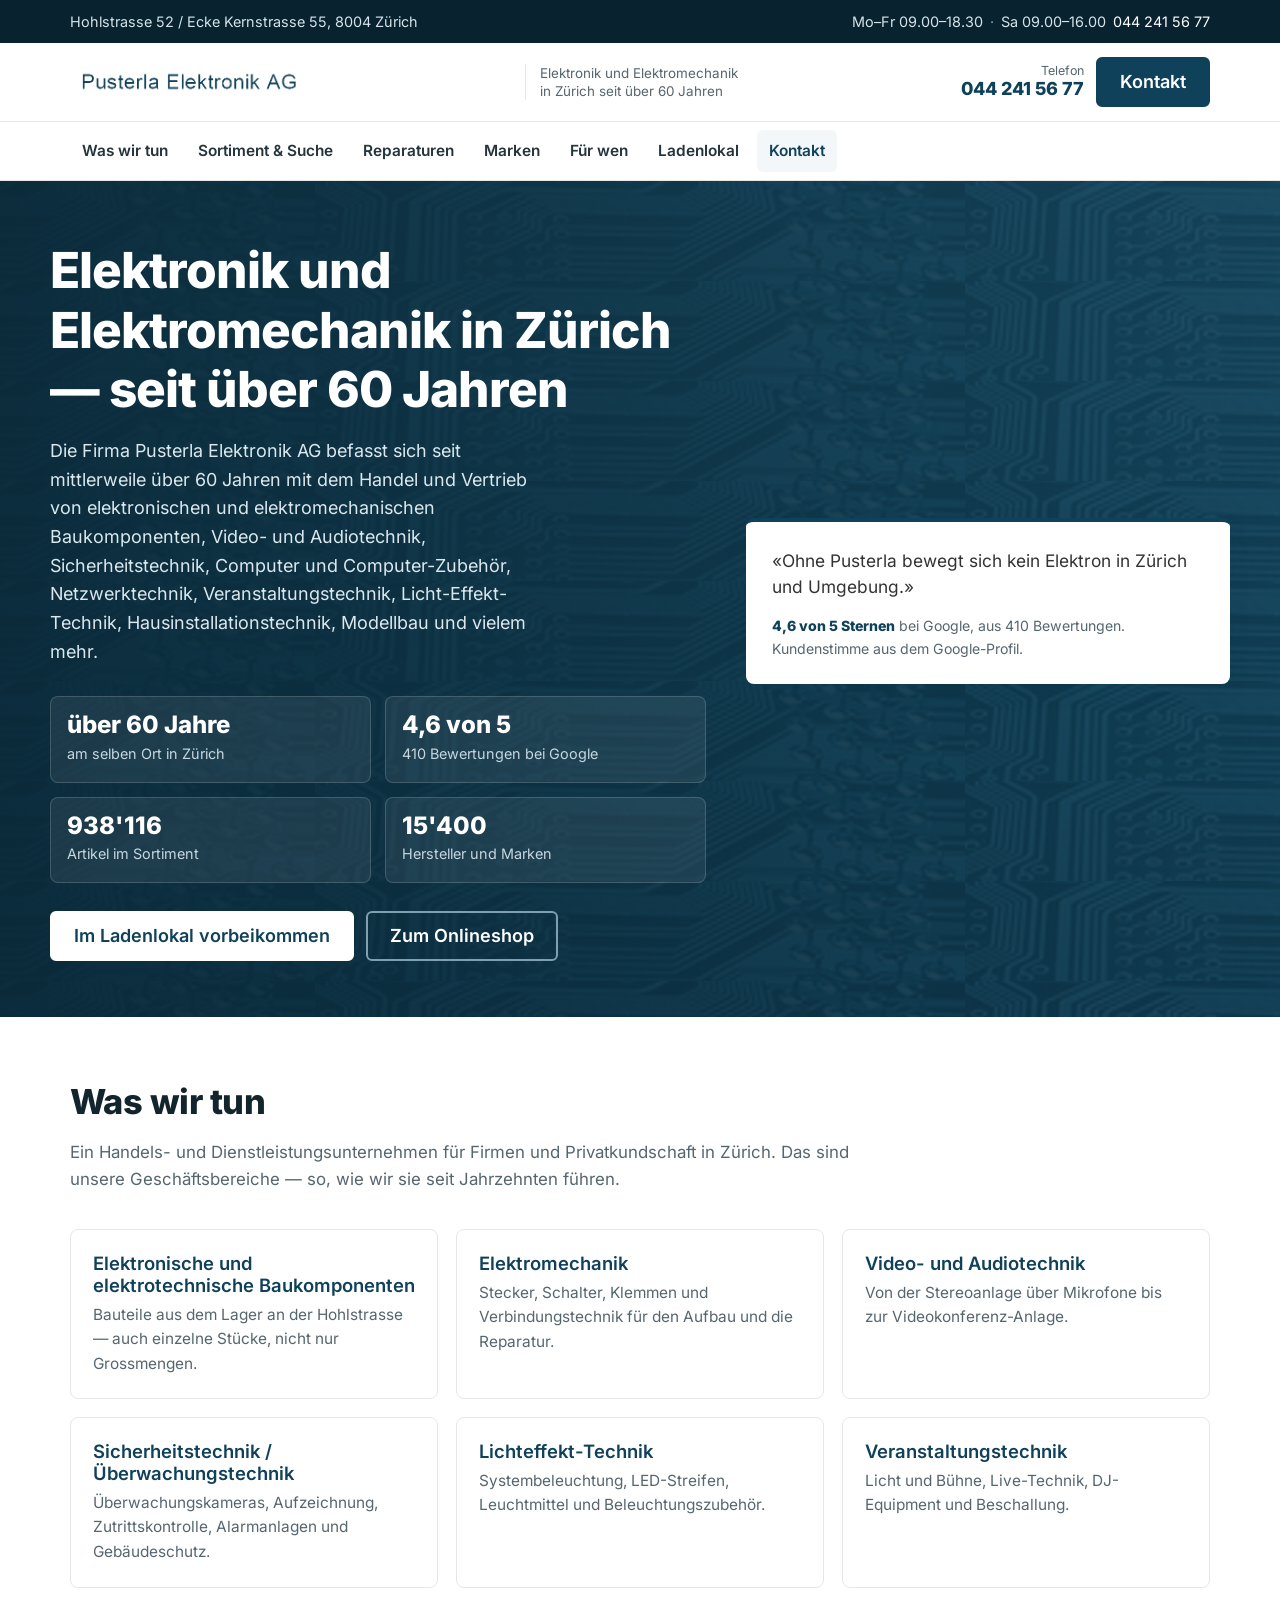
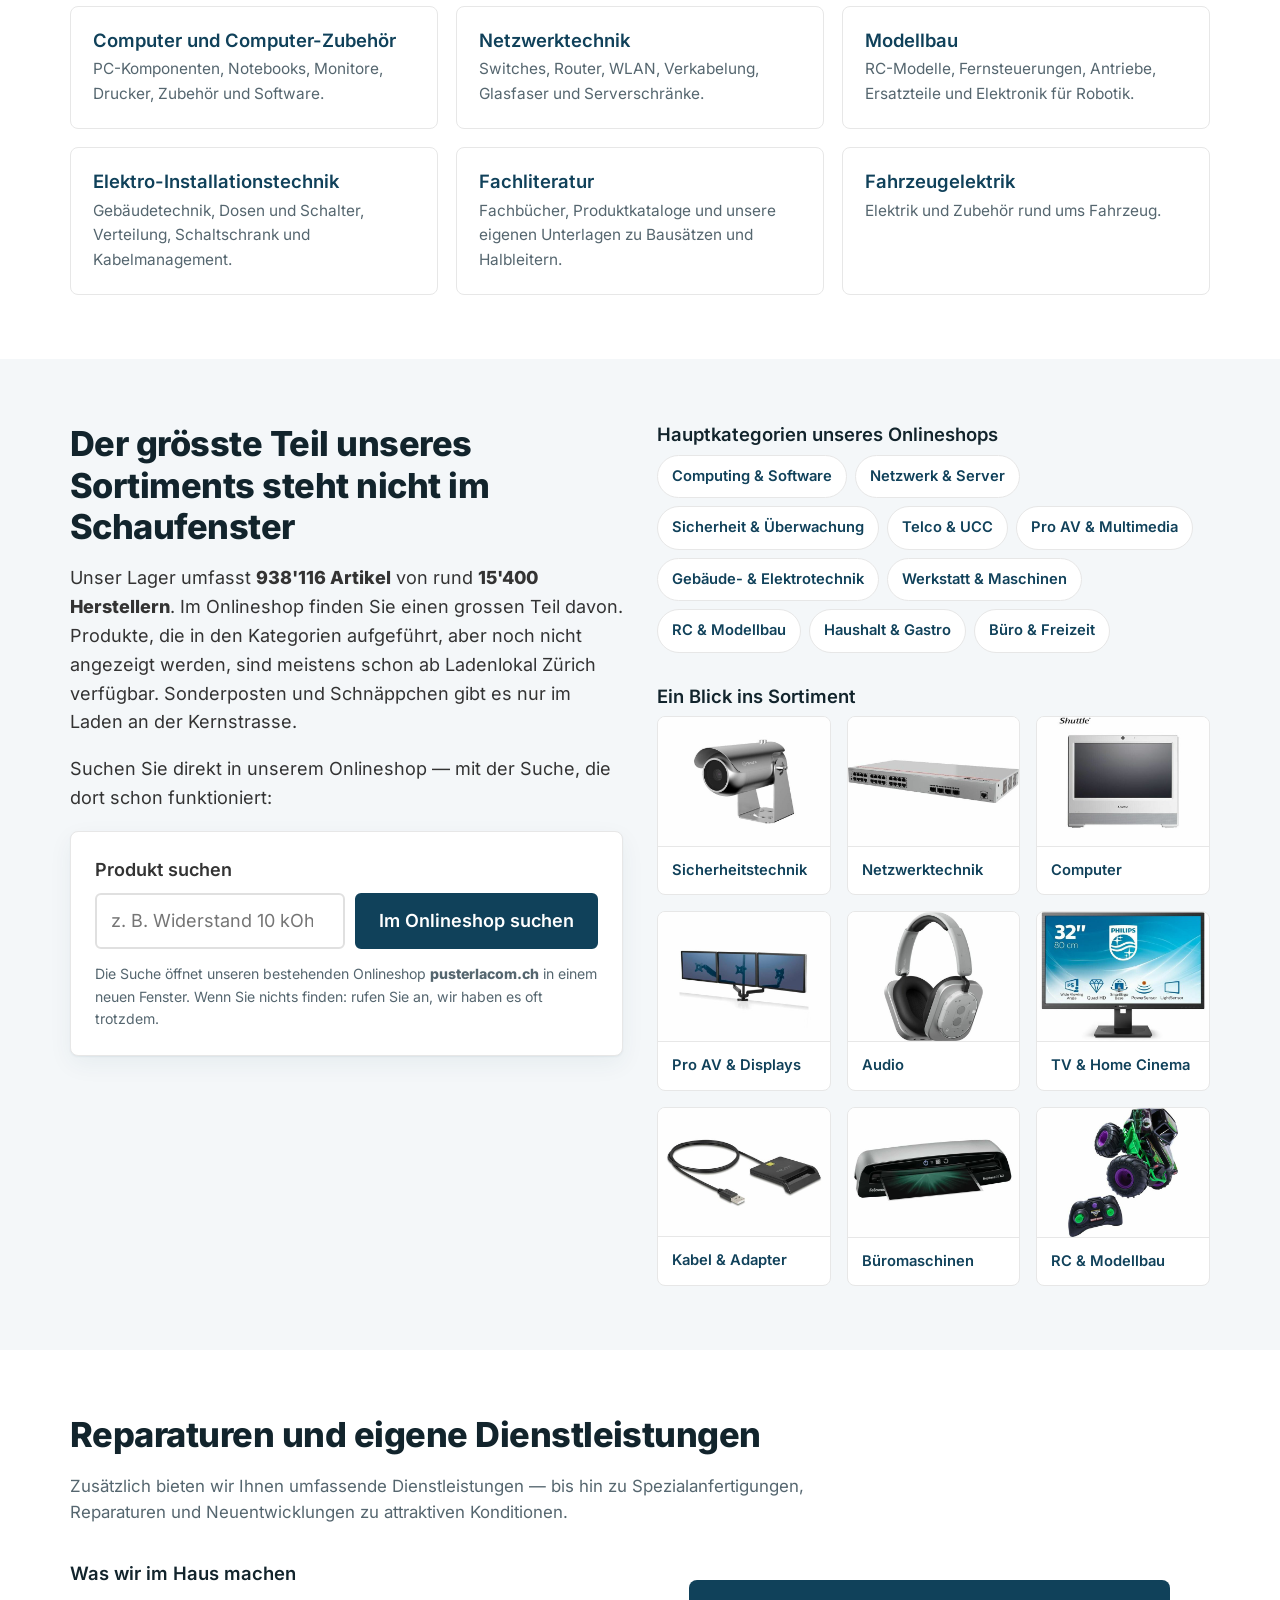
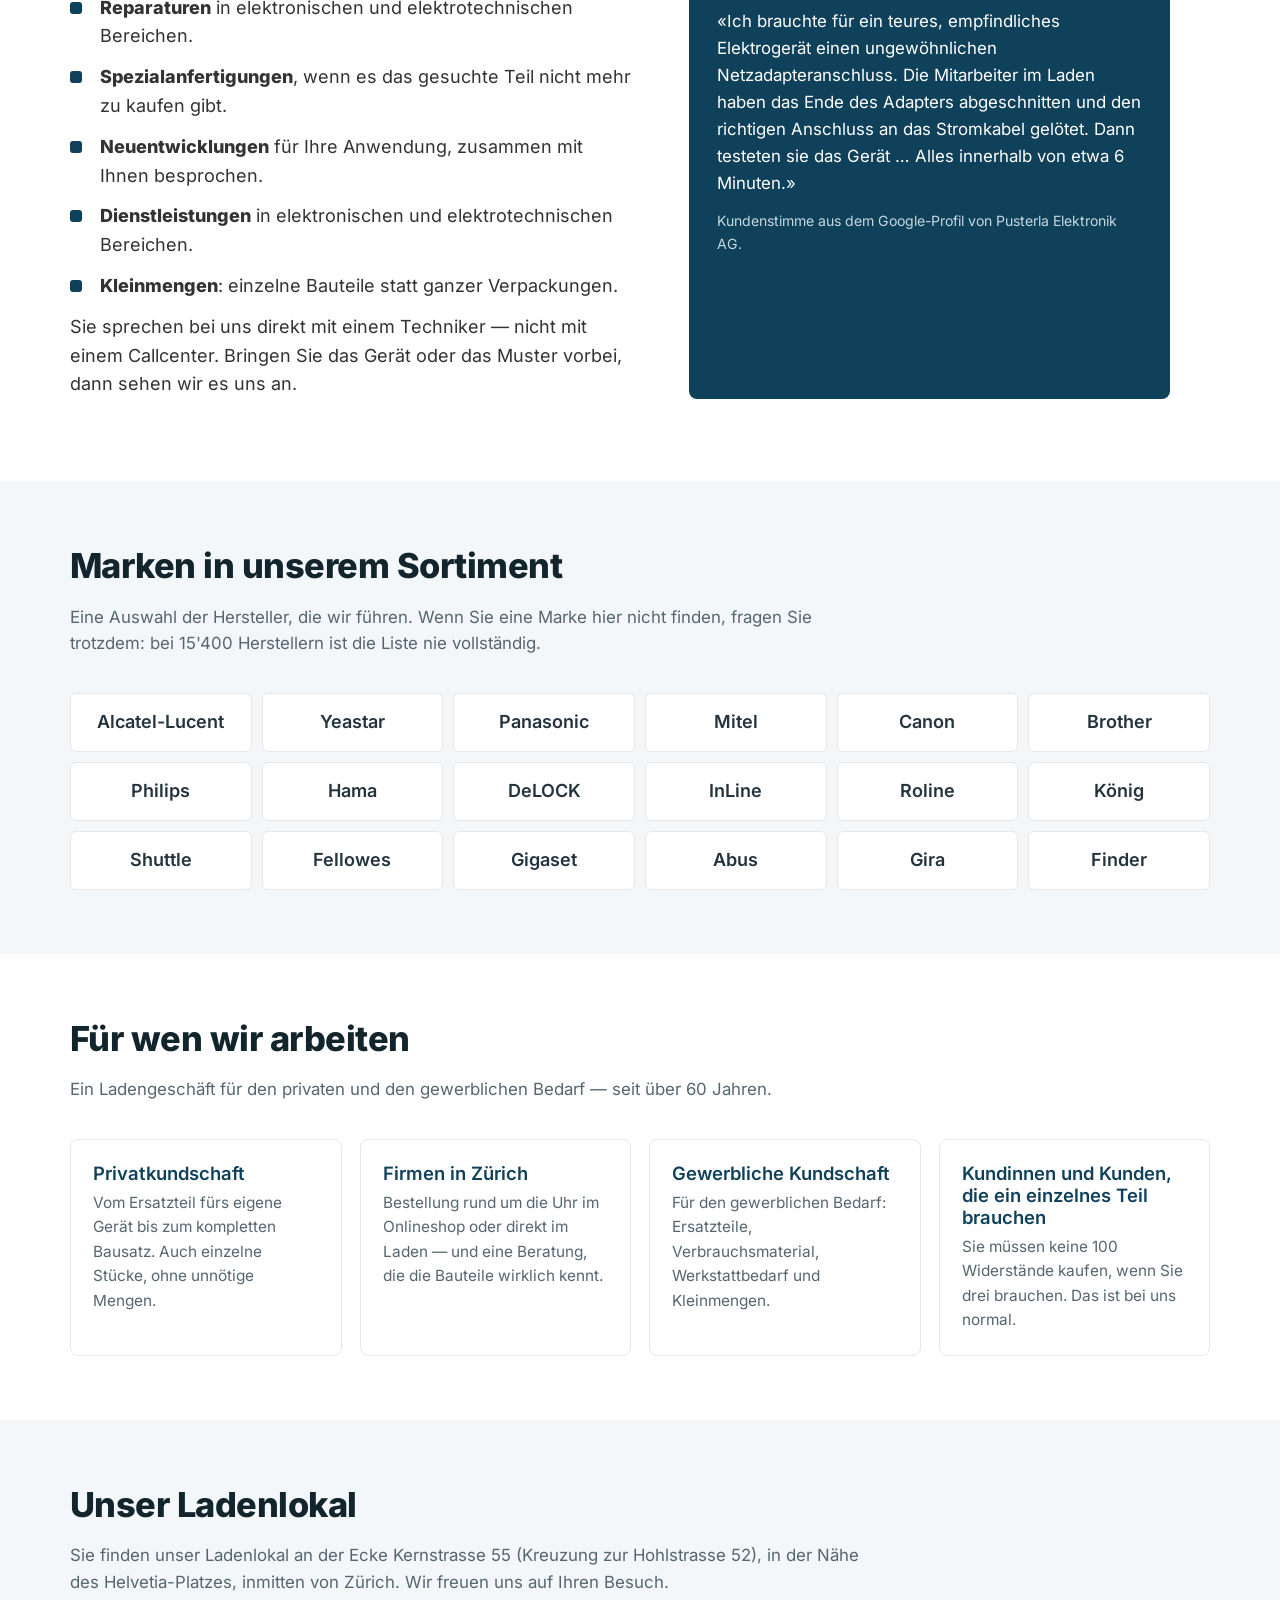
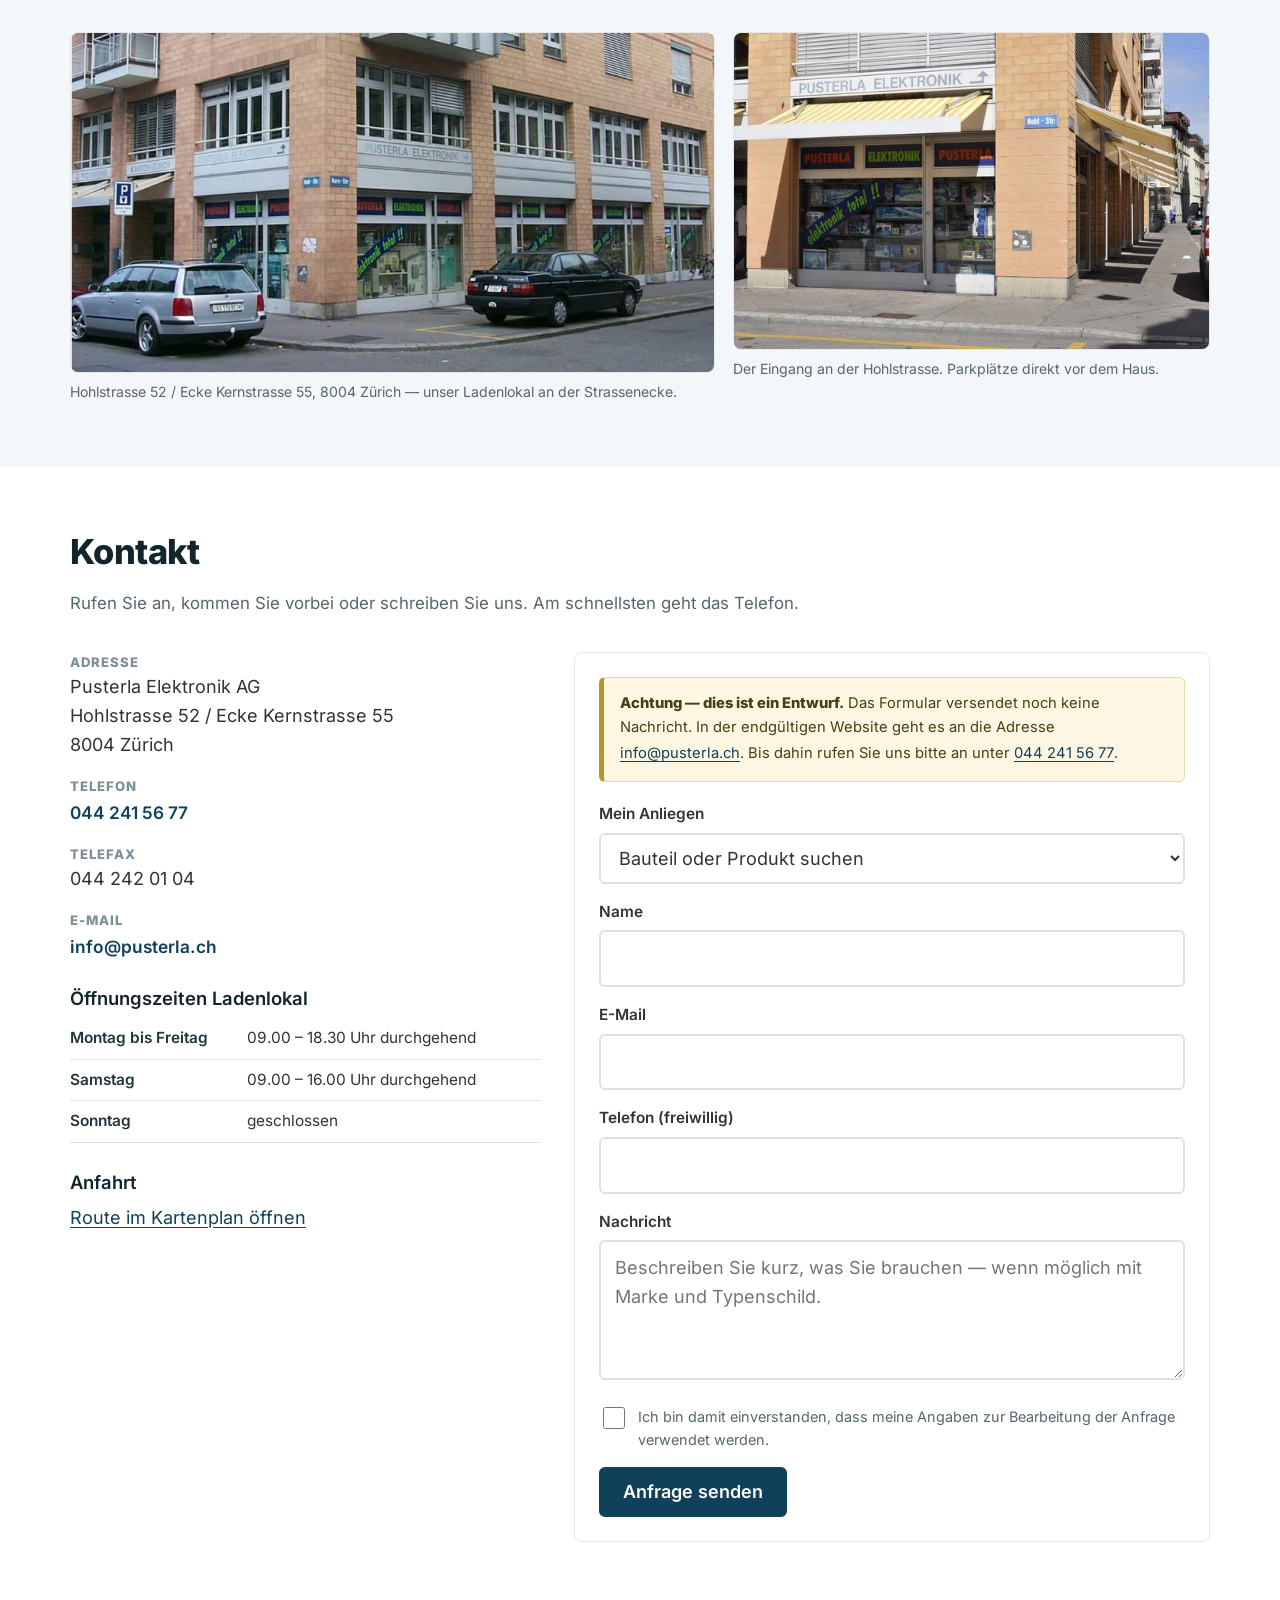
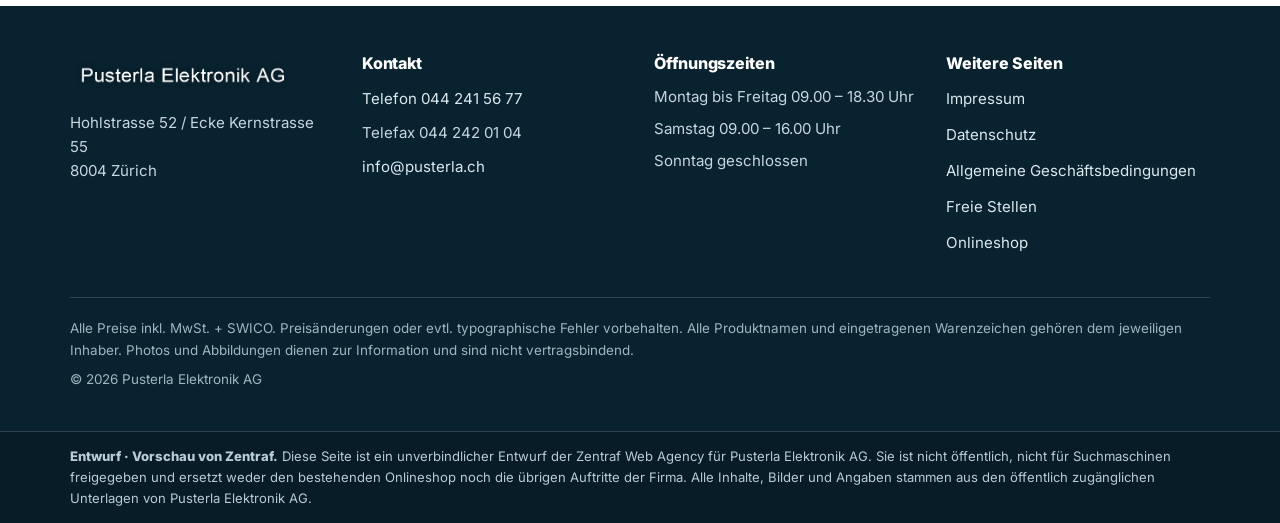
==== index.html @ 5ad86047 "Pusterla Elektronik AG — Entwurf der neuen Website (Vorschau von Zentraf)" ====
<!DOCTYPE html>
<html lang="de">
<head>
<meta charset="utf-8">
<meta name="viewport" content="width=device-width, initial-scale=1">
<title>Pusterla Elektronik AG — Elektronik und Elektromechanik in Zürich seit über 60 Jahren</title>
<meta name="description" content="Pusterla Elektronik AG, Hohlstrasse 52, 8004 Zürich: elektronische und elektromechanische Bauteile, Video- und Audiotechnik, Sicherheitstechnik, Netzwerktechnik, Computer und Modellbau. Über 60 Jahre am selben Ort, 938'116 Artikel, Reparaturen und Spezialanfertigungen. Tel. 044 241 56 77.">
<meta name="robots" content="noindex, nofollow">
<meta name="theme-color" content="#10415a">
<meta property="og:type" content="website">
<meta property="og:locale" content="de_CH">
<meta property="og:site_name" content="Pusterla Elektronik AG">
<meta property="og:title" content="Pusterla Elektronik AG — Elektronik und Elektromechanik in Zürich seit über 60 Jahren">
<meta property="og:description" content="Bauteile, Video- und Audiotechnik, Sicherheitstechnik, Netzwerke, Computer und Modellbau. Über 60 Jahre an der Hohlstrasse 52 in Zürich. Reparaturen und Spezialanfertigungen im Haus.">
<meta property="og:image" content="https://zentraf-official.github.io/pusterla-elektronik-demo/assets/marca/og-image.jpg">
<meta property="og:image:width" content="1200">
<meta property="og:image:height" content="630">
<meta property="og:image:alt" content="Pusterla Elektronik AG, Elektronik und Elektromechanik in Zürich seit über 60 Jahren">
<meta name="twitter:card" content="summary_large_image">
<link rel="canonical" href="https://zentraf-official.github.io/pusterla-elektronik-demo/">
<link rel="icon" href="favicon.ico" sizes="any">
<link rel="icon" href="assets/marca/favicon.png" type="image/png" sizes="512x512">
<link rel="apple-touch-icon" href="assets/marca/apple-touch-icon.png">
<link rel="preload" as="font" type="font/woff2" href="assets/fuentes/inter-400.woff2" crossorigin>
<link rel="preload" as="font" type="font/woff2" href="assets/fuentes/inter-800.woff2" crossorigin>
<link rel="stylesheet" href="styles.css">
<script>
  /* Alles, was sich bewegt, hängt an dieser Klasse. Wenn das JavaScript nicht
     lädt oder ein Fehler passiert, wird sie nach 3 Sekunden wieder entfernt —
     dann steht die ganze Seite ohne jede Animation da. Niemand sieht eine
     leere Seite. */
  document.documentElement.classList.add('js');
  setTimeout(function () {
    if (!window.__pusterlaListo) document.documentElement.classList.remove('js');
  }, 3000);
</script>
<script type="application/ld+json">
{
  "@context": "https://schema.org",
  "@type": "ElectronicsStore",
  "name": "Pusterla Elektronik AG",
  "description": "Handel und Vertrieb von elektronischen und elektromechanischen Baukomponenten, Video- und Audiotechnik, Sicherheitstechnik, Computer und Computer-Zubehör, Netzwerktechnik, Veranstaltungstechnik, Licht-Effekt-Technik, Hausinstallationstechnik und Modellbau. Dienstleistungen bis hin zu Spezialanfertigungen, Reparaturen und Neuentwicklungen.",
  "url": "https://zentraf-official.github.io/pusterla-elektronik-demo/",
  "sameAs": ["https://www.pusterlacom.ch/"],
  "image": "https://zentraf-official.github.io/pusterla-elektronik-demo/assets/marca/og-image.jpg",
  "logo": "https://zentraf-official.github.io/pusterla-elektronik-demo/assets/marca/logo-weiss.png",
  "telephone": "+41442415677",
  "faxNumber": "+41442420104",
  "email": "info@pusterla.ch",
  "address": {
    "@type": "PostalAddress",
    "streetAddress": "Hohlstrasse 52 / Ecke Kernstrasse 55",
    "postalCode": "8004",
    "addressLocality": "Zürich",
    "addressRegion": "ZH",
    "addressCountry": "CH"
  },
  "areaServed": { "@type": "City", "name": "Zürich" },
  "employee": { "@type": "Person", "name": "Jörg Loser", "jobTitle": "Geschäftsführer" },
  "openingHoursSpecification": [
    { "@type": "OpeningHoursSpecification", "dayOfWeek": ["Monday","Tuesday","Wednesday","Thursday","Friday"], "opens": "09:00", "closes": "18:30" },
    { "@type": "OpeningHoursSpecification", "dayOfWeek": "Saturday", "opens": "09:00", "closes": "16:00" }
  ],
  "aggregateRating": {
    "@type": "AggregateRating",
    "ratingValue": "4.6",
    "bestRating": "5",
    "reviewCount": "410"
  },
  "currenciesAccepted": "CHF",
  "paymentAccepted": "Bar, Rechnung, Kreditkarte",
  "makesOffer": [
    { "@type": "Offer", "itemOffered": { "@type": "Service", "name": "Elektronische und elektrotechnische Baukomponenten" } },
    { "@type": "Offer", "itemOffered": { "@type": "Service", "name": "Elektromechanik" } },
    { "@type": "Offer", "itemOffered": { "@type": "Service", "name": "Video- und Audiotechnik" } },
    { "@type": "Offer", "itemOffered": { "@type": "Service", "name": "Sicherheitstechnik und Überwachungstechnik" } },
    { "@type": "Offer", "itemOffered": { "@type": "Service", "name": "Lichteffekt-Technik" } },
    { "@type": "Offer", "itemOffered": { "@type": "Service", "name": "Veranstaltungstechnik" } },
    { "@type": "Offer", "itemOffered": { "@type": "Service", "name": "Computer und Computer-Zubehör" } },
    { "@type": "Offer", "itemOffered": { "@type": "Service", "name": "Netzwerktechnik" } },
    { "@type": "Offer", "itemOffered": { "@type": "Service", "name": "Modellbau" } },
    { "@type": "Offer", "itemOffered": { "@type": "Service", "name": "Elektro-Installationstechnik" } },
    { "@type": "Offer", "itemOffered": { "@type": "Service", "name": "Fachliteratur" } },
    { "@type": "Offer", "itemOffered": { "@type": "Service", "name": "Fahrzeugelektrik" } },
    { "@type": "Offer", "itemOffered": { "@type": "Service", "name": "Reparaturen" } },
    { "@type": "Offer", "itemOffered": { "@type": "Service", "name": "Neuentwicklungen und Spezialanfertigungen" } }
  ]
}
</script>
</head>
<body>

<a class="saltar" href="#inhalt">Direkt zum Inhalt</a>

<!-- ══ KONTAKTLEISTE ══ -->
<div class="barra">
  <div class="barra__interior">
    <span class="barra__dato">
      Hohlstrasse 52 / Ecke Kernstrasse 55, 8004 Zürich
    </span>
    <span class="barra__dato">
      <span class="barra__horas">
        <span>Mo–Fr 09.00–18.30</span>
        <span class="barra__punto" aria-hidden="true">·</span>
        <span>Sa 09.00–16.00</span>
      </span>
      <a href="tel:+41442415677">044 241 56 77</a>
    </span>
  </div>
</div>

<!-- ══ KOPFZEILE ══ -->
<header class="cabecera">
  <div class="cabecera__interior">
    <a class="cabecera__marca" href="index.html">
      <img class="cabecera__logo" src="assets/marca/logo-dunkel.png" width="505" height="100"
           alt="Pusterla Elektronik AG">
    </a>
    <p class="cabecera__lema">
      Elektronik und Elektromechanik<br>in Zürich seit über 60 Jahren
    </p>
    <div class="cabecera__acciones">
      <a class="cabecera__tel" href="tel:+41442415677">
        <small>Telefon</small>
        044 241 56 77
      </a>
      <a class="boton" href="#kontakt">Kontakt</a>
    </div>
  </div>

  <nav class="nav" aria-label="Hauptmenü">
    <ul class="nav__lista">
      <li><a class="nav__enlace" href="#leistungen">Was wir tun</a></li>
      <li><a class="nav__enlace" href="#sortiment">Sortiment &amp; Suche</a></li>
      <li><a class="nav__enlace" href="#reparaturen">Reparaturen</a></li>
      <li><a class="nav__enlace" href="#marken">Marken</a></li>
      <li><a class="nav__enlace" href="#kundschaft">Für wen</a></li>
      <li><a class="nav__enlace" href="#ladenlokal">Ladenlokal</a></li>
      <li><a class="nav__enlace" href="#kontakt">Kontakt</a></li>
    </ul>
  </nav>
</header>

<main id="inhalt">

  <!-- ══ 1. PORTADA ══ -->
  <section class="heroe">
    <div class="contenedor heroe__interior">
      <div class="heroe__rejilla">
        <div>
          <h1>Elektronik und Elektromechanik in Zürich — seit über 60 Jahren</h1>
          <p class="heroe__entrada">
            Die Firma Pusterla Elektronik AG befasst sich seit mittlerweile über 60 Jahren mit dem
            Handel und Vertrieb von elektronischen und elektromechanischen Baukomponenten,
            Video- und Audiotechnik, Sicherheitstechnik, Computer und Computer-Zubehör,
            Netzwerktechnik, Veranstaltungstechnik, Licht-Effekt-Technik, Hausinstallationstechnik,
            Modellbau und vielem mehr.
          </p>
          <ul class="cifras">
            <li><b>über 60 Jahre</b><span>am selben Ort in Zürich</span></li>
            <li><b>4,6 von 5</b><span>410 Bewertungen bei Google</span></li>
            <li><b>938'116</b><span>Artikel im Sortiment</span></li>
            <li><b>15'400</b><span>Hersteller und Marken</span></li>
          </ul>
          <div class="fila-botones" style="margin-top:28px">
            <a class="boton boton--sobre-oscuro" href="#kontakt">Im Ladenlokal vorbeikommen</a>
            <a class="boton boton--linea-clara" href="https://www.pusterlacom.ch/" target="_blank" rel="noopener">Zum Onlineshop</a>
          </div>
        </div>

        <figure class="cita">
          <blockquote>Ohne Pusterla bewegt sich kein Elektron in Zürich und Umgebung.</blockquote>
          <figcaption>
            <span class="cita__estrellas">4,6 von 5 Sternen</span> bei Google, aus 410 Bewertungen.
            Kundenstimme aus dem Google-Profil.
          </figcaption>
        </figure>
      </div>
    </div>
  </section>

  <!-- ══ 2. WAS WIR TUN ══ -->
  <section class="seccion" id="leistungen">
    <div class="contenedor">
      <div class="seccion__cabecera revelar">
        <h2>Was wir tun</h2>
        <p>
          Ein Handels- und Dienstleistungsunternehmen für Firmen und Privatkundschaft in Zürich.
          Das sind unsere Geschäftsbereiche — so, wie wir sie seit Jahrzehnten führen.
        </p>
      </div>

      <div class="rejilla rejilla--3">
        <article class="tarjeta revelar">
          <h3>Elektronische und elektrotechnische Baukomponenten</h3>
          <p>Bauteile aus dem Lager an der Hohlstrasse — auch einzelne Stücke, nicht nur Grossmengen.</p>
        </article>
        <article class="tarjeta revelar">
          <h3>Elektromechanik</h3>
          <p>Stecker, Schalter, Klemmen und Verbindungstechnik für den Aufbau und die Reparatur.</p>
        </article>
        <article class="tarjeta revelar">
          <h3>Video- und Audiotechnik</h3>
          <p>Von der Stereoanlage über Mikrofone bis zur Videokonferenz-Anlage.</p>
        </article>
        <article class="tarjeta revelar">
          <h3>Sicherheitstechnik / Überwachungstechnik</h3>
          <p>Überwachungskameras, Aufzeichnung, Zutrittskontrolle, Alarmanlagen und Gebäudeschutz.</p>
        </article>
        <article class="tarjeta revelar">
          <h3>Lichteffekt-Technik</h3>
          <p>Systembeleuchtung, LED-Streifen, Leuchtmittel und Beleuchtungszubehör.</p>
        </article>
        <article class="tarjeta revelar">
          <h3>Veranstaltungstechnik</h3>
          <p>Licht und Bühne, Live-Technik, DJ-Equipment und Beschallung.</p>
        </article>
        <article class="tarjeta revelar">
          <h3>Computer und Computer-Zubehör</h3>
          <p>PC-Komponenten, Notebooks, Monitore, Drucker, Zubehör und Software.</p>
        </article>
        <article class="tarjeta revelar">
          <h3>Netzwerktechnik</h3>
          <p>Switches, Router, WLAN, Verkabelung, Glasfaser und Serverschränke.</p>
        </article>
        <article class="tarjeta revelar">
          <h3>Modellbau</h3>
          <p>RC-Modelle, Fernsteuerungen, Antriebe, Ersatzteile und Elektronik für Robotik.</p>
        </article>
        <article class="tarjeta revelar">
          <h3>Elektro-Installationstechnik</h3>
          <p>Gebäudetechnik, Dosen und Schalter, Verteilung, Schaltschrank und Kabelmanagement.</p>
        </article>
        <article class="tarjeta revelar">
          <h3>Fachliteratur</h3>
          <p>Fachbücher, Produktkataloge und unsere eigenen Unterlagen zu Bausätzen und Halbleitern.</p>
        </article>
        <article class="tarjeta revelar">
          <h3>Fahrzeugelektrik</h3>
          <p>Elektrik und Zubehör rund ums Fahrzeug.</p>
        </article>
      </div>
    </div>
  </section>

  <!-- ══ 3. SORTIMENT UND SUCHE ══ -->
  <section class="seccion seccion--suave" id="sortiment">
    <div class="contenedor">
      <div class="sortiment__rejilla">
        <div class="revelar">
          <h2>Der grösste Teil unseres Sortiments steht nicht im Schaufenster</h2>
          <p>
            Unser Lager umfasst <strong>938'116 Artikel</strong> von rund <strong>15'400 Herstellern</strong>.
            Im Onlineshop finden Sie einen grossen Teil davon. Produkte, die in den Kategorien
            aufgeführt, aber noch nicht angezeigt werden, sind meistens schon ab Ladenlokal Zürich
            verfügbar. Sonderposten und Schnäppchen gibt es nur im Laden an der Kernstrasse.
          </p>
          <p>
            Suchen Sie direkt in unserem Onlineshop — mit der Suche, die dort schon funktioniert:
          </p>

          <!-- La caja de búsqueda envía al catálogo REAL del cliente
               (https://www.pusterlacom.ch/de/search?q=…). Funciona sin JavaScript
               porque es un formulario nativo.

               Detalle técnico: el <form> que da servicio a esta caja está al final
               de la página (ver «Formular für die Produktsuche» antes de </main>),
               y el campo y el botón se asocian a él con el atributo `form` de HTML.
               Así el PRIMER formulario de la página es el formulario de contacto,
               que es el que revisa el control de calidad de la casa. -->
          <div class="buscador">
            <label for="produktsuche">Produkt suchen</label>
            <div class="buscador__fila">
              <input type="search" id="produktsuche" name="q" maxlength="40" autocomplete="off"
                     form="produktsuche-shop"
                     placeholder="z. B. Widerstand 10 kOhm, XLR-Stecker, Netzteil 12 V">
              <button class="boton" type="submit" form="produktsuche-shop">Im Onlineshop suchen</button>
            </div>
            <p class="buscador__nota">
              Die Suche öffnet unseren bestehenden Onlineshop
              <strong>pusterlacom.ch</strong> in einem neuen Fenster. Wenn Sie nichts finden:
              rufen Sie an, wir haben es oft trotzdem.
            </p>
          </div>
        </div>

        <div class="revelar">
          <h3>Hauptkategorien unseres Onlineshops</h3>
          <ul class="etiquetas">
            <li><a href="https://www.pusterlacom.ch/de/categories/computing--software" target="_blank" rel="noopener">Computing &amp; Software</a></li>
            <li><a href="https://www.pusterlacom.ch/de/categories/netzwerk--server" target="_blank" rel="noopener">Netzwerk &amp; Server</a></li>
            <li><a href="https://www.pusterlacom.ch/de/categories/netzwerk--server/sicherheit--eberwachung" target="_blank" rel="noopener">Sicherheit &amp; Überwachung</a></li>
            <li><a href="https://www.pusterlacom.ch/de/categories/telco--ucc" target="_blank" rel="noopener">Telco &amp; UCC</a></li>
            <li><a href="https://www.pusterlacom.ch/de/categories/pro-av--multimedia" target="_blank" rel="noopener">Pro AV &amp; Multimedia</a></li>
            <li><a href="https://www.pusterlacom.ch/de/categories/gebaeude--elektrotechnik" target="_blank" rel="noopener">Gebäude- &amp; Elektrotechnik</a></li>
            <li><a href="https://www.pusterlacom.ch/de/categories/gebaeude--elektrotechnik/werkstatt--maschinen" target="_blank" rel="noopener">Werkstatt &amp; Maschinen</a></li>
            <li><a href="https://www.pusterlacom.ch/de/categories/buero--freizeit/rc--modellbau-3601" target="_blank" rel="noopener">RC &amp; Modellbau</a></li>
            <li><a href="https://www.pusterlacom.ch/de/categories/haushalt--gastro" target="_blank" rel="noopener">Haushalt &amp; Gastro</a></li>
            <li><a href="https://www.pusterlacom.ch/de/categories/buero--freizeit" target="_blank" rel="noopener">Büro &amp; Freizeit</a></li>
          </ul>

          <h3 style="margin-top:32px">Ein Blick ins Sortiment</h3>
          <div class="productos">
            <figure class="producto">
              <img src="assets/produkte/ueberwachung.jpg" width="640" height="480" loading="lazy" decoding="async"
                   alt="Überwachungskamera aus dem Sortiment von Pusterla Elektronik">
              <figcaption>Sicherheitstechnik</figcaption>
            </figure>
            <figure class="producto">
              <img src="assets/produkte/netzwerk.jpg" width="640" height="480" loading="lazy" decoding="async"
                   alt="19-Zoll-Netzwerkgerät aus dem Sortiment von Pusterla Elektronik">
              <figcaption>Netzwerktechnik</figcaption>
            </figure>
            <figure class="producto">
              <img src="assets/produkte/computer.jpg" width="640" height="480" loading="lazy" decoding="async"
                   alt="Computer mit Monitor aus dem Sortiment von Pusterla Elektronik">
              <figcaption>Computer</figcaption>
            </figure>
            <figure class="producto">
              <img src="assets/produkte/displays.jpg" width="640" height="480" loading="lazy" decoding="async"
                   alt="Drei Displays an einer Wandhalterung aus dem Sortiment von Pusterla Elektronik">
              <figcaption>Pro AV &amp; Displays</figcaption>
            </figure>
            <figure class="producto">
              <img src="assets/produkte/kopfhoerer.jpg" width="640" height="480" loading="lazy" decoding="async"
                   alt="Kopfhörer aus dem Sortiment von Pusterla Elektronik">
              <figcaption>Audio</figcaption>
            </figure>
            <figure class="producto">
              <img src="assets/produkte/tv.jpg" width="640" height="480" loading="lazy" decoding="async"
                   alt="Fernseher mit 32 Zoll Bilddiagonale aus dem Sortiment von Pusterla Elektronik">
              <figcaption>TV &amp; Home Cinema</figcaption>
            </figure>
            <figure class="producto">
              <img src="assets/produkte/kabel.jpg" width="640" height="480" loading="lazy" decoding="async"
                   alt="Kabel mit USB-Adapter aus dem Sortiment von Pusterla Elektronik">
              <figcaption>Kabel &amp; Adapter</figcaption>
            </figure>
            <figure class="producto">
              <img src="assets/produkte/bueromaschinen.jpg" width="640" height="480" loading="lazy" decoding="async"
                   alt="Laminiergerät aus dem Sortiment von Pusterla Elektronik">
              <figcaption>Büromaschinen</figcaption>
            </figure>
            <figure class="producto">
              <img src="assets/produkte/modellbau.jpg" width="640" height="480" loading="lazy" decoding="async"
                   alt="RC-Modellfahrzeug mit Funkfernsteuerung aus dem Sortiment von Pusterla Elektronik">
              <figcaption>RC &amp; Modellbau</figcaption>
            </figure>
          </div>
        </div>
      </div>
    </div>
  </section>

  <!-- ══ 4. REPARATUREN UND EIGENE DIENSTLEISTUNGEN ══ -->
  <section class="seccion" id="reparaturen">
    <div class="contenedor">
      <div class="seccion__cabecera revelar">
        <h2>Reparaturen und eigene Dienstleistungen</h2>
        <p>
          Zusätzlich bieten wir Ihnen umfassende Dienstleistungen — bis hin zu
          Spezialanfertigungen, Reparaturen und Neuentwicklungen zu attraktiven Konditionen.
        </p>
      </div>

      <div class="rejilla rejilla--2">
        <div class="revelar">
          <h3>Was wir im Haus machen</h3>
          <ul class="lista-marcada">
            <li><strong>Reparaturen</strong> in elektronischen und elektrotechnischen Bereichen.</li>
            <li><strong>Spezialanfertigungen</strong>, wenn es das gesuchte Teil nicht mehr zu kaufen gibt.</li>
            <li><strong>Neuentwicklungen</strong> für Ihre Anwendung, zusammen mit Ihnen besprochen.</li>
            <li><strong>Dienstleistungen</strong> in elektronischen und elektrotechnischen Bereichen.</li>
            <li><strong>Kleinmengen</strong>: einzelne Bauteile statt ganzer Verpackungen.</li>
          </ul>
          <p>
            Sie sprechen bei uns direkt mit einem Techniker — nicht mit einem Callcenter.
            Bringen Sie das Gerät oder das Muster vorbei, dann sehen wir es uns an.
          </p>
        </div>

        <figure class="destacado revelar">
          <blockquote>
            «Ich brauchte für ein teures, empfindliches Elektrogerät einen ungewöhnlichen
            Netzadapteranschluss. Die Mitarbeiter im Laden haben das Ende des Adapters
            abgeschnitten und den richtigen Anschluss an das Stromkabel gelötet. Dann testeten
            sie das Gerät … Alles innerhalb von etwa 6 Minuten.»
          </blockquote>
          <figcaption>Kundenstimme aus dem Google-Profil von Pusterla Elektronik AG.</figcaption>
        </figure>
      </div>
    </div>
  </section>

  <!-- ══ 5. MARKEN ══ -->
  <section class="seccion seccion--suave" id="marken">
    <div class="contenedor">
      <div class="seccion__cabecera revelar">
        <h2>Marken in unserem Sortiment</h2>
        <p>
          Eine Auswahl der Hersteller, die wir führen. Wenn Sie eine Marke hier nicht finden,
          fragen Sie trotzdem: bei 15'400 Herstellern ist die Liste nie vollständig.
        </p>
      </div>
      <ul class="marcas revelar">
        <li>Alcatel-Lucent</li>
        <li>Yeastar</li>
        <li>Panasonic</li>
        <li>Mitel</li>
        <li>Canon</li>
        <li>Brother</li>
        <li>Philips</li>
        <li>Hama</li>
        <li>DeLOCK</li>
        <li>InLine</li>
        <li>Roline</li>
        <li>König</li>
        <li>Shuttle</li>
        <li>Fellowes</li>
        <li>Gigaset</li>
        <li>Abus</li>
        <li>Gira</li>
        <li>Finder</li>
      </ul>
    </div>
  </section>

  <!-- ══ 6. FÜR WEN WIR ARBEITEN ══ -->
  <section class="seccion" id="kundschaft">
    <div class="contenedor">
      <div class="seccion__cabecera revelar">
        <h2>Für wen wir arbeiten</h2>
        <p>Ein Ladengeschäft für den privaten und den gewerblichen Bedarf — seit über 60 Jahren.</p>
      </div>
      <div class="rejilla rejilla--4">
        <article class="tarjeta revelar">
          <h3>Privatkundschaft</h3>
          <p>Vom Ersatzteil fürs eigene Gerät bis zum kompletten Bausatz. Auch einzelne Stücke,
             ohne unnötige Mengen.</p>
        </article>
        <article class="tarjeta revelar">
          <h3>Firmen in Zürich</h3>
          <p>Bestellung rund um die Uhr im Onlineshop oder direkt im Laden — und eine Beratung,
             die die Bauteile wirklich kennt.</p>
        </article>
        <article class="tarjeta revelar">
          <h3>Gewerbliche Kundschaft</h3>
          <p>Für den gewerblichen Bedarf: Ersatzteile, Verbrauchsmaterial, Werkstattbedarf und
             Kleinmengen.</p>
        </article>
        <article class="tarjeta revelar">
          <h3>Kundinnen und Kunden, die ein einzelnes Teil brauchen</h3>
          <p>Sie müssen keine 100 Widerstände kaufen, wenn Sie drei brauchen. Das ist bei uns
             normal.</p>
        </article>
      </div>
    </div>
  </section>

  <!-- ══ 7. LADENLOKAL & KONTAKT ══ -->
  <section class="seccion seccion--suave" id="ladenlokal">
    <div class="contenedor">
      <div class="seccion__cabecera revelar">
        <h2>Unser Ladenlokal</h2>
        <p>
          Sie finden unser Ladenlokal an der Ecke Kernstrasse 55 (Kreuzung zur Hohlstrasse 52),
          in der Nähe des Helvetia-Platzes, inmitten von Zürich. Wir freuen uns auf Ihren Besuch.
        </p>
      </div>

      <div class="fotos-tienda">
        <figure class="foto-marco revelar">
          <img src="assets/fotos/ladenlokal-900.jpg" width="900" height="474" loading="lazy" decoding="async"
               alt="Ladenlokal von Pusterla Elektronik AG an der Ecke Hohlstrasse 52 / Kernstrasse 55 in Zürich">
          <figcaption>
            Hohlstrasse 52 / Ecke Kernstrasse 55, 8004 Zürich — unser Ladenlokal an der Strassenecke.
          </figcaption>
        </figure>
        <figure class="foto-marco revelar">
          <img src="assets/fotos/eingang-600.jpg" width="600" height="398" loading="lazy" decoding="async"
               alt="Eingang des Ladenlokals von Pusterla Elektronik AG, Hohl-Str. 52 in Zürich">
          <figcaption>Der Eingang an der Hohlstrasse. Parkplätze direkt vor dem Haus.</figcaption>
        </figure>
      </div>
    </div>
  </section>

  <section class="seccion" id="kontakt">
    <div class="contenedor">
      <div class="seccion__cabecera revelar">
        <h2>Kontakt</h2>
        <p>Rufen Sie an, kommen Sie vorbei oder schreiben Sie uns. Am schnellsten geht das Telefon.</p>
      </div>

      <div class="contacto__rejilla">
        <div class="revelar">
          <ul class="datos">
            <li>
              <b>Adresse</b>
              Pusterla Elektronik AG<br>
              Hohlstrasse 52 / Ecke Kernstrasse 55<br>
              8004 Zürich
            </li>
            <li>
              <b>Telefon</b>
              <a href="tel:+41442415677">044 241 56 77</a>
            </li>
            <li>
              <b>Telefax</b>
              <span>044 242 01 04</span>
            </li>
            <li>
              <b>E-Mail</b>
              <a href="mailto:info@pusterla.ch">info@pusterla.ch</a>
            </li>
          </ul>

          <h3>Öffnungszeiten Ladenlokal</h3>
          <table class="horario">
            <caption class="visualmente-oculto">Öffnungszeiten des Ladenlokals</caption>
            <tbody>
              <tr><th scope="row">Montag bis Freitag</th><td>09.00 – 18.30 Uhr durchgehend</td></tr>
              <tr><th scope="row">Samstag</th><td>09.00 – 16.00 Uhr durchgehend</td></tr>
              <tr><th scope="row">Sonntag</th><td>geschlossen</td></tr>
            </tbody>
          </table>

          <h3 style="margin-top:28px">Anfahrt</h3>
          <p>
            <a href="https://www.google.com/maps/search/?api=1&amp;query=Pusterla+Elektronik+AG%2C+Hohlstrasse+52%2C+8004+Z%C3%BCrich"
               target="_blank" rel="noopener">Route im Kartenplan öffnen</a>
          </p>
        </div>

        <div class="formulario revelar">
          <p class="formulario__aviso">
            <strong>Achtung — dies ist ein Entwurf.</strong> Das Formular versendet noch keine
            Nachricht. In der endgültigen Website geht es an die Adresse
            <a href="mailto:info@pusterla.ch">info@pusterla.ch</a>. Bis dahin rufen Sie uns bitte
            an unter <a href="tel:+41442415677">044 241 56 77</a>.
          </p>

          <form id="anfrage" method="get" action="index.html#kontakt" novalidate>
            <div class="campo">
              <label for="anliegen">Mein Anliegen</label>
              <select id="anliegen" name="anliegen">
                <option>Bauteil oder Produkt suchen</option>
                <option>Reparatur</option>
                <option>Spezialanfertigung oder Neuentwicklung</option>
                <option>Beratung</option>
                <option>Sonstiges</option>
              </select>
            </div>
            <div class="campo">
              <label for="nombre">Name</label>
              <input type="text" id="nombre" name="nombre" autocomplete="name" required>
            </div>
            <div class="campo">
              <label for="email">E-Mail</label>
              <input type="email" id="email" name="email" autocomplete="email" required>
            </div>
            <div class="campo">
              <label for="telefono">Telefon (freiwillig)</label>
              <input type="tel" id="telefono" name="telefono" autocomplete="tel">
            </div>
            <div class="campo">
              <label for="mensaje">Nachricht</label>
              <textarea id="mensaje" name="mensaje" required
                        placeholder="Beschreiben Sie kurz, was Sie brauchen — wenn möglich mit Marke und Typenschild."></textarea>
            </div>

            <!-- Anti-Spam-Falle: für Menschen unsichtbar, für Bots ein Köder.
                 Kein Pflichtfeld, stört die Bedienung nicht. -->
            <div class="visualmente-oculto" aria-hidden="true">
              <label for="_trampa">Bitte nicht ausfüllen</label>
              <input type="text" id="_trampa" name="_trampa" tabindex="-1" autocomplete="off">
            </div>
            <div class="campo campo--casilla">
              <input type="checkbox" id="einverstanden" name="einverstanden" required>
              <label for="einverstanden">
                Ich bin damit einverstanden, dass meine Angaben zur Bearbeitung der Anfrage
                verwendet werden.
              </label>
            </div>
            <button class="boton" type="submit">Anfrage senden</button>
            <p class="formulario__respuesta" id="respuestaFormulario" hidden></p>
            <noscript>
              <p class="formulario__respuesta">
                Ohne JavaScript kann dieses Formular nichts senden. Bitte rufen Sie uns an unter
                <a href="tel:+41442415677">044 241 56 77</a> oder schreiben Sie an
                <a href="mailto:info@pusterla.ch">info@pusterla.ch</a>.
              </p>
            </noscript>
          </form>
        </div>
      </div>
    </div>
  </section>

  <!-- Formular für die Produktsuche im Block «Sortiment» weiter oben.
       Es ist absichtlich leer und steht hier am Ende: das Suchfeld und der
       Suchknopf oben gehören über das HTML-Attribut `form` zu diesem Formular.
       So funktioniert die Produktsuche ganz ohne JavaScript, und das erste
       Formular der Seite bleibt das Kontaktformular. -->
  <form id="produktsuche-shop" action="https://www.pusterlacom.ch/de/search"
        method="get" target="_blank" rel="noopener" aria-hidden="true"></form>

</main>

<!-- ══ 8. FUSSZEILE ══ -->
<footer class="pie">
  <div class="contenedor">
    <div class="pie__rejilla">
      <div>
        <img class="pie__logo" src="assets/marca/logo-weiss.png" width="505" height="100"
             alt="Pusterla Elektronik AG">
        <p>
          Hohlstrasse 52 / Ecke Kernstrasse 55<br>
          8004 Zürich
        </p>
      </div>
      <div>
        <h2>Kontakt</h2>
        <ul>
          <li><a href="tel:+41442415677">Telefon 044 241 56 77</a></li>
          <li>Telefax 044 242 01 04</li>
          <li><a href="mailto:info@pusterla.ch">info@pusterla.ch</a></li>
        </ul>
      </div>
      <div>
        <h2>Öffnungszeiten</h2>
        <ul>
          <li>Montag bis Freitag 09.00 – 18.30 Uhr</li>
          <li>Samstag 09.00 – 16.00 Uhr</li>
          <li>Sonntag geschlossen</li>
        </ul>
      </div>
      <div>
        <h2>Weitere Seiten</h2>
        <ul>
          <li><a href="impressum.html">Impressum</a></li>
          <li><a href="datenschutz.html">Datenschutz</a></li>
          <li><a href="https://www.pusterlacom.ch/de/page/conditions" target="_blank" rel="noopener">Allgemeine Geschäftsbedingungen</a></li>
          <li><a href="https://www.pusterlacom.ch/de/page/freie_stellen" target="_blank" rel="noopener">Freie Stellen</a></li>
          <li><a href="https://www.pusterlacom.ch/" target="_blank" rel="noopener">Onlineshop</a></li>
        </ul>
      </div>
    </div>

    <div class="pie__legal">
      <p>
        Alle Preise inkl. MwSt. + SWICO. Preisänderungen oder evtl. typographische Fehler
        vorbehalten. Alle Produktnamen und eingetragenen Warenzeichen gehören dem jeweiligen
        Inhaber. Photos und Abbildungen dienen zur Information und sind nicht vertragsbindend.
      </p>
      <p>© 2026 Pusterla Elektronik AG</p>
    </div>
  </div>

  <div class="pie__aviso">
    <p>
      <strong>Entwurf · Vorschau von Zentraf.</strong>
      Diese Seite ist ein unverbindlicher Entwurf der Zentraf Web Agency für Pusterla Elektronik AG.
      Sie ist nicht öffentlich, nicht für Suchmaschinen freigegeben und ersetzt weder den
      bestehenden Onlineshop noch die übrigen Auftritte der Firma. Alle Inhalte, Bilder und
      Angaben stammen aus den öffentlich zugänglichen Unterlagen von Pusterla Elektronik AG.
    </p>
  </div>
</footer>

<script src="app.js" defer></script>
</body>
</html>
---- styles.css ----
/* ============================================================================
   Pusterla Elektronik AG — Vorschau/Demo von Zentraf
   Colores y tipografía: TODOS de la marca del cliente, medidos en su propia web
   (ver logos/MARCA-Y-PALETA.md). Ningún color de Zentraf.
   Sin librerías externas: CSS propio, tipografía servida desde este servidor.
   ========================================================================= */

/* ---------------------------------------------------------------- tipografía */
@font-face {
  font-family: 'Inter';
  font-style: normal;
  font-weight: 400;
  font-display: swap;
  src: url('assets/fuentes/inter-400.woff2') format('woff2');
}
@font-face {
  font-family: 'Inter';
  font-style: normal;
  font-weight: 600;
  font-display: swap;
  src: url('assets/fuentes/inter-600.woff2') format('woff2');
}
@font-face {
  font-family: 'Inter';
  font-style: normal;
  font-weight: 800;
  font-display: swap;
  src: url('assets/fuentes/inter-800.woff2') format('woff2');
}

/* ---------------------------------------------------------------- variables */
:root {
  /* color principal de marca, tal como está en el CSS del cliente */
  --azul: #10415a;
  --azul-claro: #1b5572;
  --azul-oscuro: #08222f;
  --azul-hover: #041219;
  --texto: #333333;
  --texto-suave: #55666f;
  --gris: #e0e0e0;
  --borde: #e7e7e7;
  --fondo-suave: #f4f7f9;
  --blanco: #ffffff;

  --ancho: 1180px;
  --radio: 8px;
  --sombra: 0 1px 2px rgba(16, 65, 90, .06), 0 8px 24px rgba(16, 65, 90, .06);
}

/* ---------------------------------------------------------------- base */
*, *::before, *::after { box-sizing: border-box; }

html {
  -webkit-text-size-adjust: 100%;
  scroll-behavior: smooth;
  /* el alto de la cabecera pegajosa, para que los saltos no queden tapados */
  scroll-padding-top: 96px;
}

body {
  margin: 0;
  background: var(--blanco);
  color: var(--texto);
  font-family: 'Inter', system-ui, -apple-system, 'Segoe UI', Roboto, Arial, sans-serif;
  font-size: 18px;          /* nunca por debajo de 16 px */
  line-height: 1.6;
  font-weight: 400;
  overflow-x: hidden;       /* red de seguridad contra el scroll horizontal */
}

img { max-width: 100%; height: auto; display: block; }

a { color: var(--azul); text-underline-offset: 3px; }
a:hover { color: var(--azul-hover); }

h1, h2, h3, h4 { line-height: 1.2; margin: 0 0 .5em; font-weight: 700; color: #12242c; }
h1 { font-size: clamp(1.9rem, 1.1rem + 2.6vw, 3.1rem); font-weight: 800; letter-spacing: -.02em; }
h2 { font-size: clamp(1.5rem, 1rem + 1.6vw, 2.15rem); font-weight: 800; letter-spacing: -.015em; }
h3 { font-size: 1.15rem; font-weight: 600; }
p { margin: 0 0 1em; }
ul { margin: 0 0 1em; padding-left: 1.15em; }
li { margin-bottom: .35em; }

:focus-visible {
  outline: 3px solid var(--azul);
  outline-offset: 2px;
  border-radius: 3px;
}

/* ---------------------------------------------------------------- utilidades */
.contenedor { width: 100%; max-width: var(--ancho); margin: 0 auto; padding: 0 20px; }
.seccion { padding: 64px 0; }
.seccion--suave { background: var(--fondo-suave); }
.seccion--oscura { background: var(--azul); color: #eaf1f5; }
.seccion--oscura h2, .seccion--oscura h3 { color: #fff; }
.seccion__cabecera { max-width: 800px; margin-bottom: 36px; }
.seccion__cabecera p { font-size: 1.05rem; color: var(--texto-suave); }
.seccion--oscura .seccion__cabecera p { color: #c6d7e0; }

.saltar {
  position: absolute; left: -9999px; top: 0; z-index: 100;
  background: #fff; color: var(--azul); padding: 12px 18px; font-weight: 600;
}
.saltar:focus { left: 8px; top: 8px; }

.visualmente-oculto {
  position: absolute; width: 1px; height: 1px; overflow: hidden;
  clip: rect(0 0 0 0); clip-path: inset(50%); white-space: nowrap;
}

/* ---------------------------------------------------------------- botones */
.boton {
  display: inline-flex; align-items: center; justify-content: center; gap: 8px;
  min-height: 48px; padding: 12px 22px;
  font: inherit; font-weight: 600; line-height: 1.2; text-align: center;
  text-decoration: none; cursor: pointer;
  border: 2px solid var(--azul); border-radius: 6px;
  background: var(--azul); color: #fff;
  transition: background-color .18s ease, border-color .18s ease, color .18s ease;
}
.boton:hover { background: var(--azul-oscuro); border-color: var(--azul-oscuro); color: #fff; }
.boton--claro { background: transparent; color: var(--azul); }
.boton--claro:hover { background: var(--azul); color: #fff; }
.boton--sobre-oscuro { background: #fff; border-color: #fff; color: var(--azul); }
.boton--sobre-oscuro:hover { background: #d9e6ec; border-color: #d9e6ec; color: var(--azul-oscuro); }
.boton--linea-clara { background: transparent; border-color: #7fa0b1; color: #fff; }
.boton--linea-clara:hover { background: #fff; border-color: #fff; color: var(--azul); }

.fila-botones { display: flex; flex-wrap: wrap; gap: 12px; }

/* Enlaces de texto: se les da altura suficiente para poder tocarlos con el dedo
   (la norma de la casa: 40x24 px como mínimo en el móvil). */
.barra a, .migas a, .pie a, .datos a, .formulario__aviso a, .legal a, .buscador__nota a,
.seccion p a, .legal p a, .formulario__respuesta a {
  display: inline-block;
  min-height: 24px;
  padding-top: 2px;
  padding-bottom: 2px;
}

/* ---------------------------------------------------------------- barra superior */
.barra {
  background: var(--azul-oscuro);
  color: #d5e3ea;
  font-size: .9rem;
}
.barra__interior {
  display: flex; flex-wrap: wrap; gap: 6px 22px;
  align-items: center; justify-content: space-between;
  max-width: var(--ancho); margin: 0 auto; padding: 8px 20px;
}
.barra a { color: #fff; text-decoration: none; white-space: nowrap; }
.barra a:hover { text-decoration: underline; color: #fff; }
.barra__dato { display: inline-flex; align-items: center; gap: 7px; white-space: nowrap; }
.barra__horas { display: inline-flex; align-items: center; gap: 7px; }
.barra__punto { color: #7fa0b1; }

/* ---------------------------------------------------------------- cabecera */
.cabecera {
  position: sticky; top: 0; z-index: 50;
  background: #fff;
  border-bottom: 1px solid var(--borde);
}
.cabecera__interior {
  display: flex; flex-wrap: wrap; align-items: center; justify-content: space-between;
  gap: 12px; max-width: var(--ancho); margin: 0 auto; padding: 14px 20px;
}
.cabecera__marca { display: flex; align-items: center; gap: 14px; text-decoration: none; }
.cabecera__logo { width: 232px; max-width: 60vw; }
.cabecera__lema {
  margin: 0; padding-left: 14px; border-left: 1px solid var(--borde);
  font-size: .84rem; color: var(--texto-suave); line-height: 1.35;
}
.cabecera__acciones { display: flex; align-items: center; gap: 12px; }
.cabecera__tel {
  display: inline-flex; flex-direction: column; align-items: flex-end;
  text-decoration: none; color: var(--azul); font-weight: 700; line-height: 1.15;
}
.cabecera__tel small { font-weight: 400; font-size: .78rem; color: var(--texto-suave); }

.nav { border-top: 1px solid var(--borde); background: #fff; }
.nav__lista {
  display: flex; flex-wrap: wrap; gap: 4px 6px;
  max-width: var(--ancho); margin: 0 auto; padding: 8px 20px;
  list-style: none;
}
.nav__lista li { margin: 0; }
.nav__enlace {
  display: inline-block; padding: 9px 12px;
  border-radius: 6px; text-decoration: none;
  color: #23343d; font-weight: 600; font-size: .96rem;
}
.nav__enlace:hover { background: var(--fondo-suave); color: var(--azul); }

/* ---------------------------------------------------------------- héroe */
.heroe {
  position: relative;
  background: linear-gradient(180deg, var(--azul-claro) 0%, var(--azul) 100%);
  color: #fff;
  overflow: hidden;
}
.heroe::before {
  /* la placa de circuito de SU propia cabecera, como textura de fondo */
  content: '';
  position: absolute; inset: 0;
  background-image: url('assets/fotos/platine-650.jpg');
  background-repeat: repeat;
  background-position: center top;
  opacity: .11;
}
.heroe::after {
  /* velo para que el texto de la izquierda se lea con calma y la textura
     se quede solo al fondo, a la derecha */
  content: '';
  position: absolute; inset: 0;
  pointer-events: none;
  background: linear-gradient(97deg,
    rgba(9, 38, 52, .88) 0%,
    rgba(9, 38, 52, .62) 45%,
    rgba(9, 38, 52, .28) 100%);
}
.heroe__interior { position: relative; z-index: 1; padding: 60px 0 56px; }
.heroe__rejilla {
  display: grid; gap: 40px;
  grid-template-columns: minmax(0, 1.15fr) minmax(0, .85fr);
  align-items: center;
}
.heroe h1 { color: #fff; margin-bottom: .35em; }
.heroe__entrada { font-size: 1.12rem; color: #dbe8ee; max-width: 46ch; }
.heroe__entrada strong { color: #fff; }

.cifras {
  display: grid; grid-template-columns: repeat(2, minmax(0, 1fr));
  gap: 14px; margin: 30px 0 0; padding: 0; list-style: none;
}
.cifras li {
  margin: 0; padding: 14px 16px;
  background: rgba(255, 255, 255, .07);
  border: 1px solid rgba(255, 255, 255, .16);
  border-radius: var(--radio);
}
.cifras b { display: block; font-size: 1.5rem; font-weight: 800; color: #fff; line-height: 1.15; }
.cifras span { font-size: .9rem; color: #c6d7e0; }

.cita {
  margin: 0; padding: 26px 26px 24px;
  background: #fff; color: var(--texto);
  border-radius: var(--radio); box-shadow: var(--sombra);
  border-top: 4px solid var(--azul);
}
.cita blockquote { margin: 0 0 14px; font-size: 1.08rem; line-height: 1.55; }
.cita blockquote::before { content: '«'; }
.cita blockquote::after { content: '»'; }
.cita figcaption { font-size: .88rem; color: var(--texto-suave); }
.cita__estrellas { color: var(--azul); font-weight: 700; }

/* ---------------------------------------------------------------- servicios */
.rejilla { display: grid; gap: 18px; }
.rejilla--2 { grid-template-columns: repeat(2, minmax(0, 1fr)); }
.rejilla--3 { grid-template-columns: repeat(3, minmax(0, 1fr)); }
.rejilla--4 { grid-template-columns: repeat(4, minmax(0, 1fr)); }

.tarjeta {
  background: #fff;
  border: 1px solid var(--borde);
  border-radius: var(--radio);
  padding: 22px;
}
.tarjeta h3 { margin-bottom: .35em; color: var(--azul); }
.tarjeta p { margin: 0; font-size: .96rem; color: var(--texto-suave); }
.tarjeta__num {
  display: block; margin-bottom: 10px;
  font-size: .8rem; font-weight: 700; letter-spacing: .08em;
  text-transform: uppercase; color: #7c8f99;
}

/* ---------------------------------------------------------------- sortiment + busca */
.sortiment__rejilla {
  display: grid; gap: 34px;
  grid-template-columns: minmax(0, 1fr) minmax(0, 1fr);
  align-items: start;
}
.buscador {
  background: #fff; border: 1px solid var(--borde);
  border-radius: var(--radio); padding: 24px; box-shadow: var(--sombra);
}
.buscador label { display: block; font-weight: 600; margin-bottom: 8px; }
.buscador__fila { display: flex; flex-wrap: wrap; gap: 10px; }
.buscador input[type="search"] {
  flex: 1 1 220px; min-width: 0; min-height: 48px;
  padding: 12px 14px; font: inherit; color: var(--texto);
  border: 2px solid var(--gris); border-radius: 6px; background: #fff;
}
.buscador input[type="search"]:focus { border-color: var(--azul); outline: none; }
.buscador__nota { margin: 14px 0 0; font-size: .88rem; color: var(--texto-suave); }

.etiquetas { display: flex; flex-wrap: wrap; gap: 8px; margin: 0; padding: 0; list-style: none; }
.etiquetas li { margin: 0; }
.etiquetas a {
  display: inline-block; padding: 9px 14px;
  border: 1px solid var(--borde); border-radius: 100px;
  background: #fff; color: var(--azul);
  font-size: .92rem; font-weight: 600; text-decoration: none;
}
.etiquetas a:hover { background: var(--azul); border-color: var(--azul); color: #fff; }

/* ---------------------------------------------------------------- productos */
.productos { display: grid; gap: 16px; grid-template-columns: repeat(3, minmax(0, 1fr)); }
.producto {
  margin: 0; background: #fff;
  border: 1px solid var(--borde); border-radius: var(--radio); overflow: hidden;
}
.producto img { width: 100%; height: auto; background: var(--fondo-suave); }
.producto figcaption {
  padding: 12px 14px; font-size: .92rem; font-weight: 600; color: var(--azul);
  border-top: 1px solid var(--borde);
}

/* ---------------------------------------------------------------- reparaciones */
.destacado {
  background: var(--azul); color: #fff;
  border-radius: var(--radio); padding: 28px;
}
.destacado blockquote { margin: 0; font-size: 1.05rem; line-height: 1.6; }
.destacado figcaption { margin-top: 14px; font-size: .88rem; color: #c6d7e0; }
.lista-marcada { list-style: none; padding: 0; margin: 0; }
.lista-marcada li {
  position: relative; padding-left: 30px; margin-bottom: 12px;
}
.lista-marcada li::before {
  content: ''; position: absolute; left: 0; top: .45em;
  width: 12px; height: 12px; border-radius: 3px;
  background: var(--azul);
}
.seccion--oscura .lista-marcada li::before { background: #7fb0c8; }

/* ---------------------------------------------------------------- marcas */
.marcas {
  display: grid; gap: 10px; margin: 0; padding: 0; list-style: none;
  grid-template-columns: repeat(auto-fill, minmax(170px, 1fr));
}
.marcas li {
  margin: 0; padding: 14px 12px;
  background: #fff; border: 1px solid var(--borde); border-radius: 6px;
  text-align: center; font-weight: 600; color: #23343d;
}

/* ---------------------------------------------------------------- fotos tienda */
.fotos-tienda { display: grid; gap: 18px; grid-template-columns: minmax(0, 1.35fr) minmax(0, 1fr); align-items: start; }
.foto-marco { margin: 0; }
.foto-marco img { width: 100%; border-radius: var(--radio); border: 1px solid var(--borde); }
.foto-marco figcaption { margin-top: 8px; font-size: .88rem; color: var(--texto-suave); }

/* ---------------------------------------------------------------- contacto */
.contacto__rejilla {
  display: grid; gap: 34px;
  grid-template-columns: minmax(0, .85fr) minmax(0, 1.15fr);
  align-items: start;
}
.datos { list-style: none; margin: 0 0 24px; padding: 0; }
.datos li { margin-bottom: 16px; }
.datos b { display: block; font-size: .82rem; letter-spacing: .07em; text-transform: uppercase; color: #7c8f99; font-weight: 700; }
.datos a { font-size: 1.08rem; font-weight: 600; text-decoration: none; }
.datos a:hover { text-decoration: underline; }

.horario { width: 100%; border-collapse: collapse; font-size: .96rem; }
.horario th, .horario td { text-align: left; padding: 8px 0; border-bottom: 1px solid var(--gris); }
.horario th { font-weight: 600; color: #23343d; }

.formulario { background: #fff; border: 1px solid var(--borde); border-radius: var(--radio); padding: 24px; }
.formulario__aviso {
  margin: 0 0 20px; padding: 14px 16px;
  background: #fdf6e3; border: 1px solid #e8d9a8; border-left: 5px solid #b8942a;
  border-radius: 6px; font-size: .92rem; color: #4a3d12;
}
.campo { margin-bottom: 16px; }
.campo label { display: block; font-weight: 600; margin-bottom: 6px; font-size: .96rem; }
.campo input, .campo select, .campo textarea {
  width: 100%; min-height: 48px; padding: 12px 14px;
  font: inherit; color: var(--texto);
  border: 2px solid var(--gris); border-radius: 6px; background: #fff;
}
.campo textarea { min-height: 140px; resize: vertical; }
.campo input:focus, .campo select:focus, .campo textarea:focus { border-color: var(--azul); outline: none; }
.campo--casilla { display: flex; gap: 10px; align-items: flex-start; }
.campo--casilla input { width: 22px; height: 22px; min-height: 0; margin-top: 2px; flex: none; }
.campo--casilla label { font-weight: 400; font-size: .9rem; margin: 0; color: var(--texto-suave); }
.formulario__respuesta { margin: 16px 0 0; padding: 14px 16px; border-radius: 6px; background: var(--fondo-suave); font-size: .95rem; }
.formulario__respuesta[hidden] { display: none; }

/* ---------------------------------------------------------------- pie */
.pie { background: var(--azul-oscuro); color: #c6d7e0; font-size: .94rem; }
.pie__rejilla {
  display: grid; gap: 28px; padding: 48px 0 32px;
  grid-template-columns: repeat(4, minmax(0, 1fr));
}
.pie h2, .pie h3 { color: #fff; font-size: 1rem; margin-bottom: 12px; }
.pie ul { list-style: none; margin: 0; padding: 0; }
.pie li { margin-bottom: 8px; }
.pie a { color: #dbe8ee; text-decoration: none; }
.pie a:hover { color: #fff; text-decoration: underline; }
.pie__logo { width: 220px; max-width: 100%; margin-bottom: 14px; }
.pie__legal {
  border-top: 1px solid rgba(255, 255, 255, .16);
  padding: 20px 0 32px; font-size: .84rem; color: #9fb6c1;
}
.pie__legal p { margin: 0 0 8px; }
.pie__aviso {
  border-top: 1px solid rgba(255, 255, 255, .16);
  background: rgba(0, 0, 0, .18);
}
.pie__aviso p {
  max-width: var(--ancho); margin: 0 auto; padding: 14px 20px;
  font-size: .82rem; color: #b9cbd5;
}

/* ---------------------------------------------------------------- páginas legales */
.legal { max-width: 820px; }
.legal h2 { margin-top: 1.6em; font-size: 1.3rem; }
.legal h2:first-of-type { margin-top: 0; }
.legal dl { margin: 0 0 1.4em; }
.legal dt { font-weight: 600; color: #23343d; margin-top: 12px; }
.legal dd { margin: 2px 0 0; }
.legal__falta {
  margin: 28px 0 0; padding: 18px 20px;
  background: var(--fondo-suave); border-left: 5px solid var(--azul); border-radius: 6px;
}
.legal__falta h2 { margin-top: 0; font-size: 1.05rem; }
.legal__falta ul { margin-bottom: 0; }

.migas { padding: 18px 0 0; font-size: .88rem; color: var(--texto-suave); }
.migas a { text-decoration: none; }
.migas a:hover { text-decoration: underline; }

/* ---------------------------------------------------------------- animaciones */
/* Nada se mueve solo. Lo único que se anima es la aparición de un bloque cuando
   el usuario baja, y SOLO si hay JavaScript (la clase .js la pone el script del
   <head>). Sin JavaScript, todo se ve desde el primer segundo. */
.revelar { opacity: 1; }

.js .revelar { opacity: 0; transform: translateY(16px); }
.js .revelar.esta-visible {
  opacity: 1; transform: none;
  transition: opacity .5s ease, transform .5s ease;
}

@media (prefers-reduced-motion: reduce) {
  html { scroll-behavior: auto; }
  .js .revelar { opacity: 1 !important; transform: none !important; }
  .js .revelar.esta-visible { transition: none !important; }
  * { animation-duration: .001ms !important; animation-iteration-count: 1 !important; transition-duration: .001ms !important; }
}

/* ---------------------------------------------------------------- responsive */
@media (max-width: 1000px) {
  .heroe__rejilla, .sortiment__rejilla, .contacto__rejilla { grid-template-columns: minmax(0, 1fr); }
  .rejilla--4 { grid-template-columns: repeat(2, minmax(0, 1fr)); }
  .rejilla--3 { grid-template-columns: repeat(2, minmax(0, 1fr)); }
  .productos { grid-template-columns: repeat(2, minmax(0, 1fr)); }
  .pie__rejilla { grid-template-columns: repeat(2, minmax(0, 1fr)); }
  .fotos-tienda { grid-template-columns: minmax(0, 1fr); }
}

@media (max-width: 640px) {
  body { font-size: 17px; }
  .seccion { padding: 46px 0; }
  .heroe__interior { padding: 40px 0 42px; }
  .barra { font-size: .82rem; }
  .barra__interior { gap: 2px 14px; padding: 7px 20px; }
  .barra__horas { display: none; }          /* en móvil: dirección y teléfono, nada más */
  .cabecera__interior { padding: 12px 20px; gap: 10px; }
  .cabecera__logo { width: 190px; }
  .cabecera__lema { display: none; }
  .cabecera__acciones { width: 100%; justify-content: space-between; }
  .cabecera__acciones .boton { width: auto; min-height: 44px; padding: 10px 18px; }
  .cabecera__tel { align-items: flex-start; white-space: nowrap; }
  .nav__lista { padding: 6px 14px; gap: 2px 4px; }
  .nav__enlace { padding: 8px 10px; font-size: .92rem; }
  .rejilla--2, .rejilla--3, .rejilla--4, .productos, .cifras { grid-template-columns: minmax(0, 1fr); }
  .pie__rejilla { grid-template-columns: minmax(0, 1fr); }
  .boton { width: 100%; }
  .fila-botones { flex-direction: column; }
  .barra__interior { justify-content: flex-start; }
}

/* ---------------------------------------------------------------- impresión */
@media print {
  .cabecera, .barra, .pie__aviso, .boton { display: none; }
  body { font-size: 12pt; color: #000; }
  .heroe { background: #fff; color: #000; }
  .heroe h1, .heroe__entrada { color: #000; }
  .heroe::before { display: none; }
}
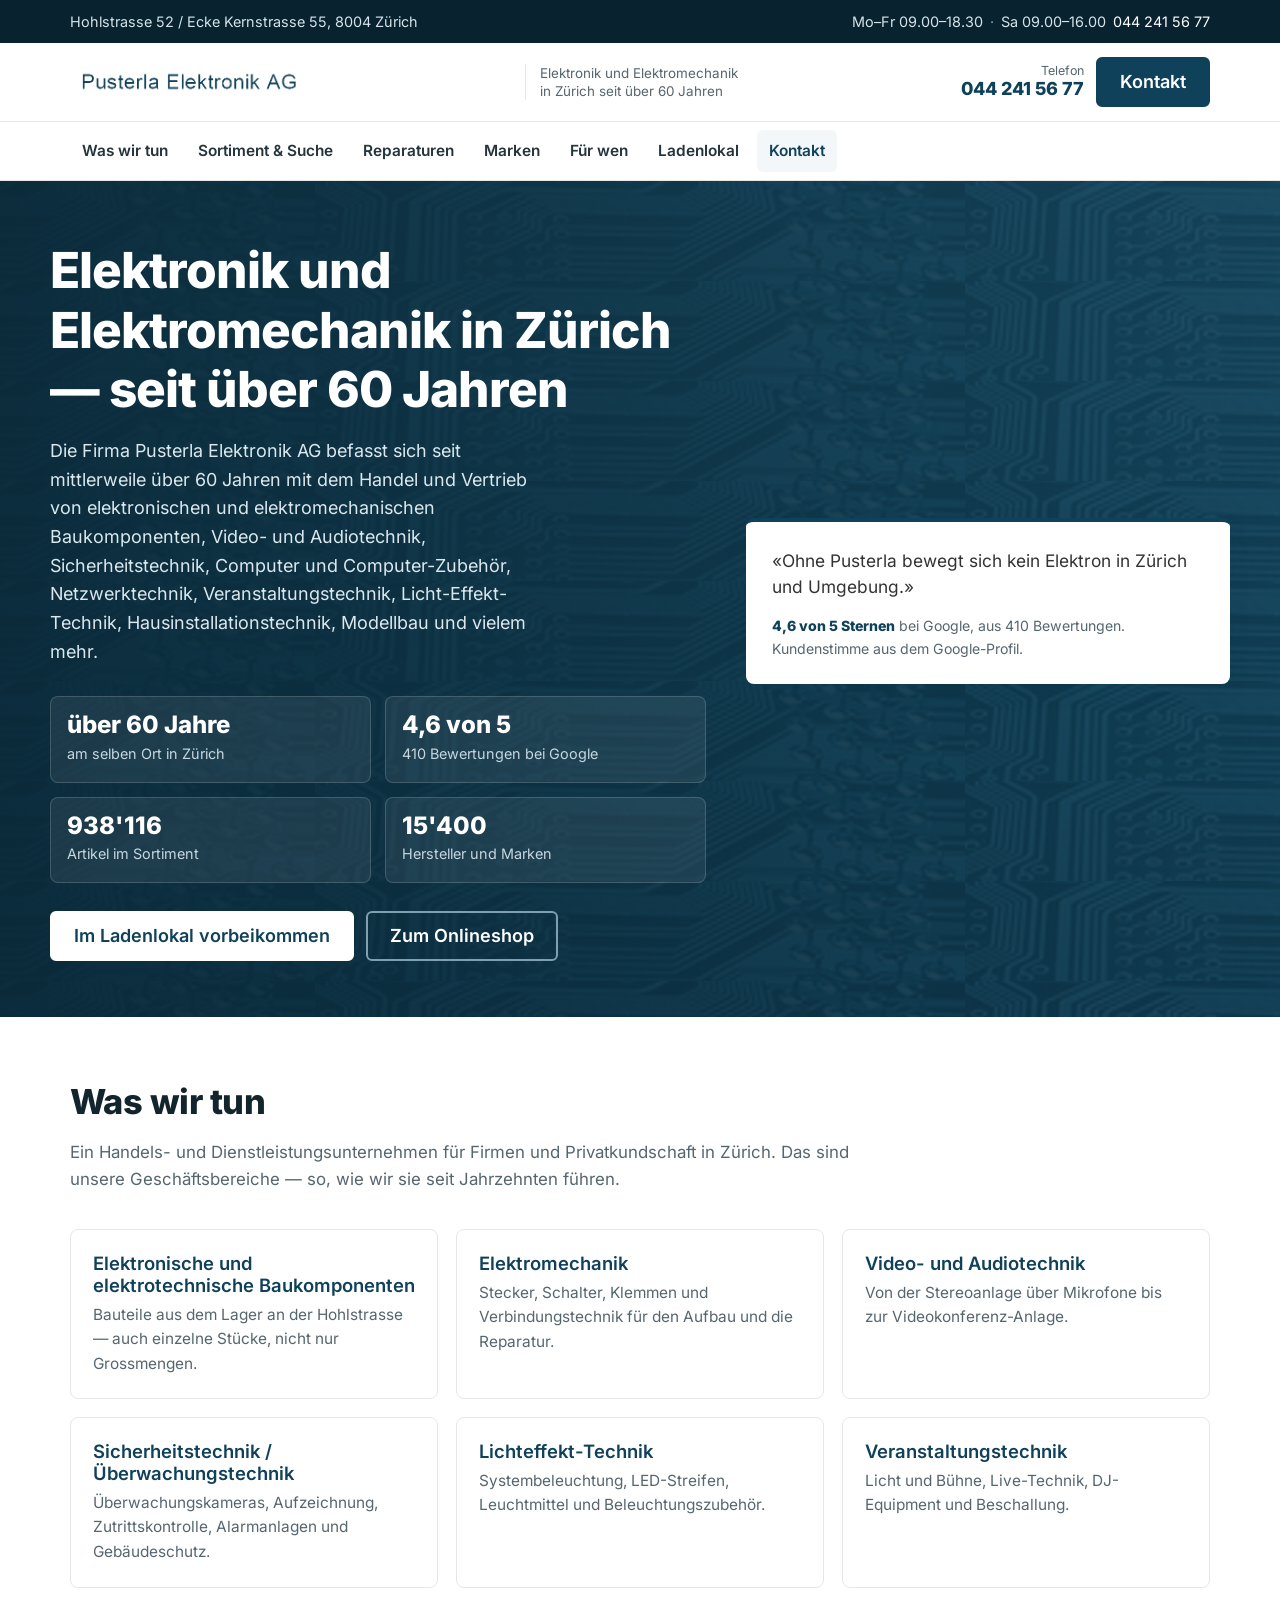
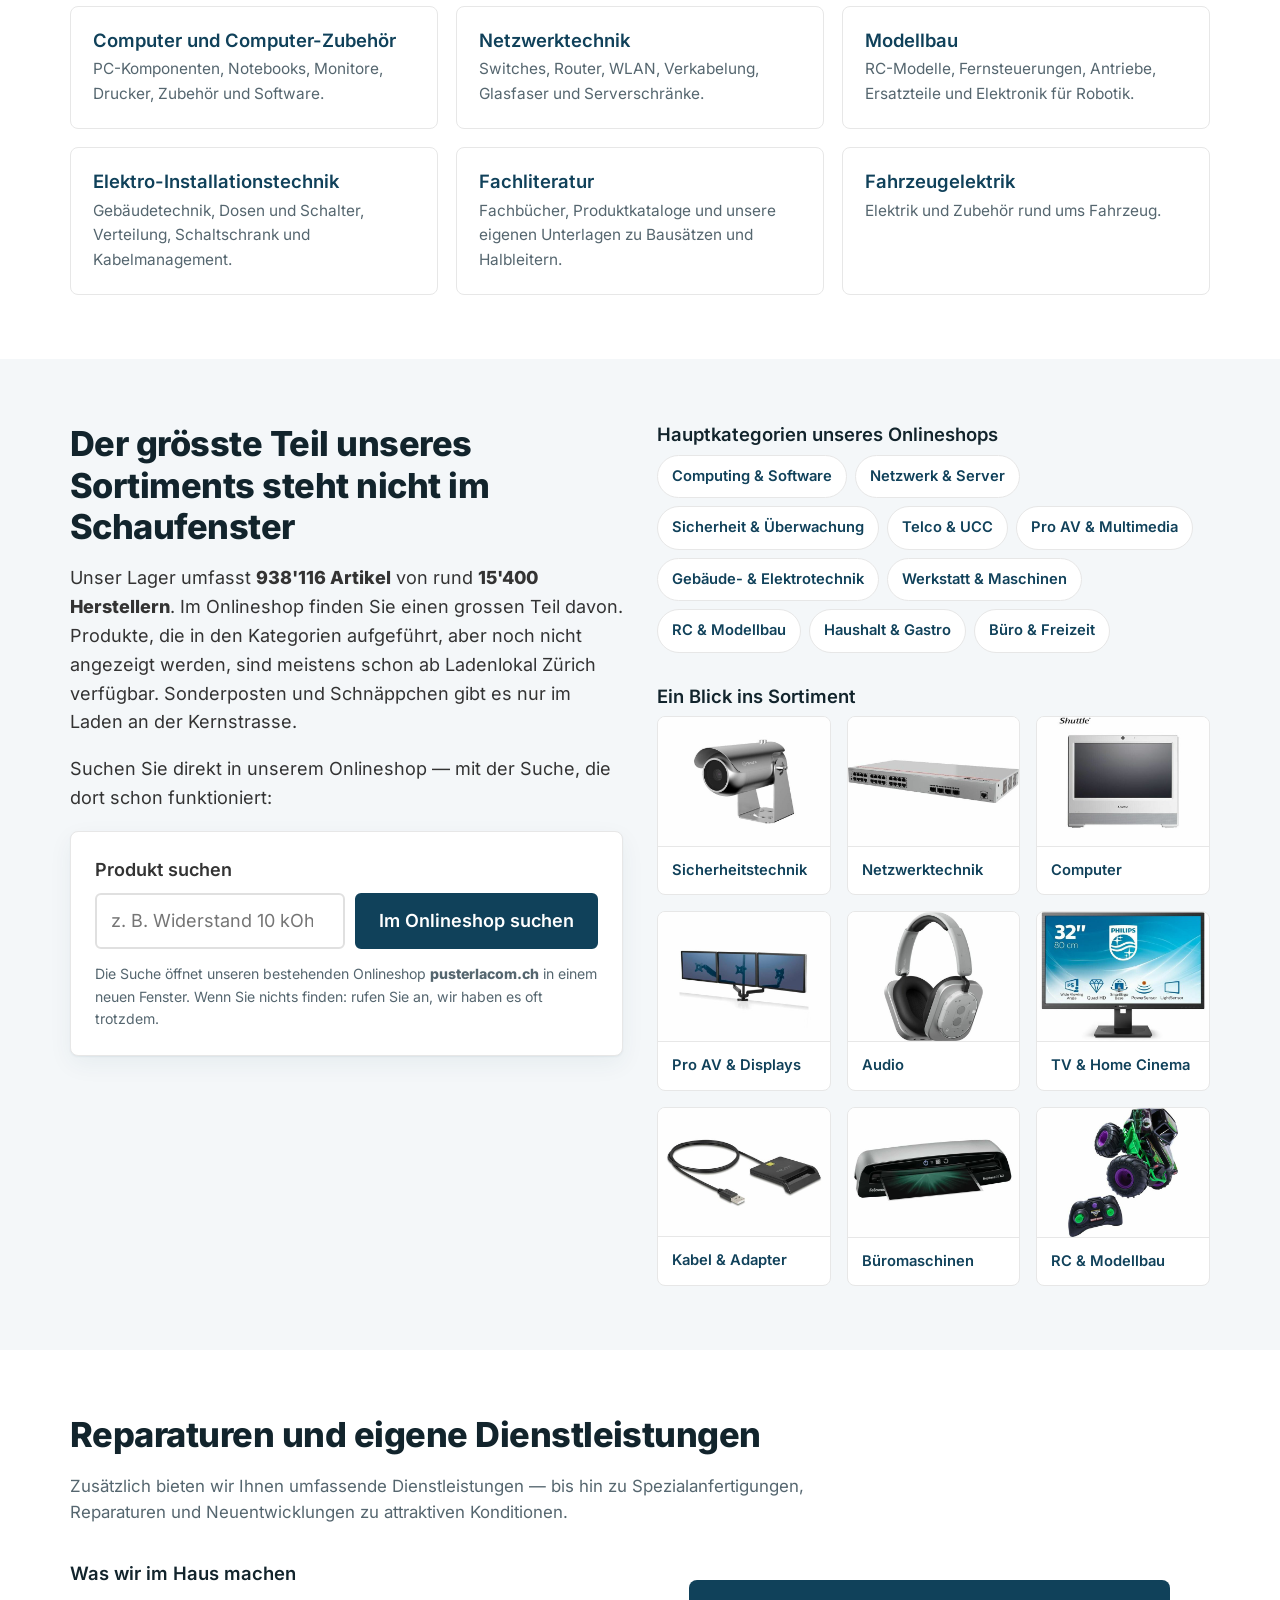
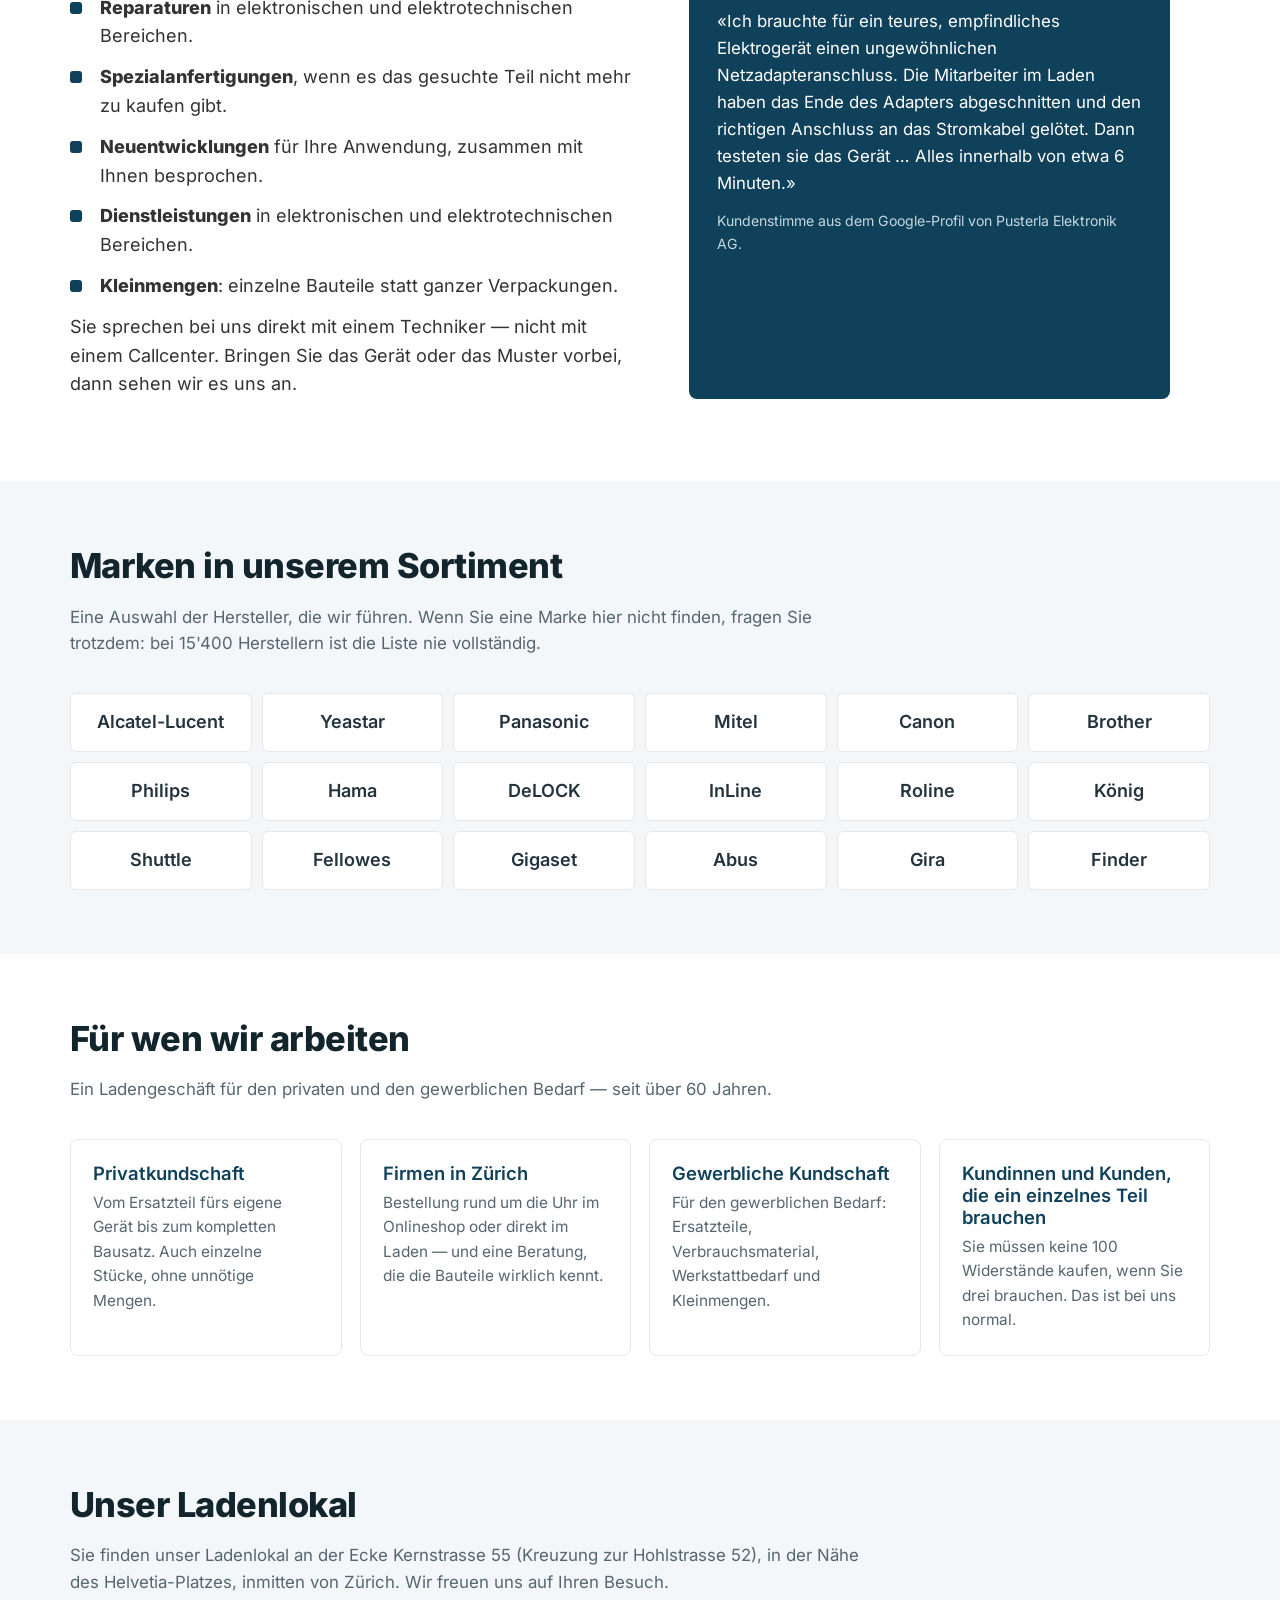
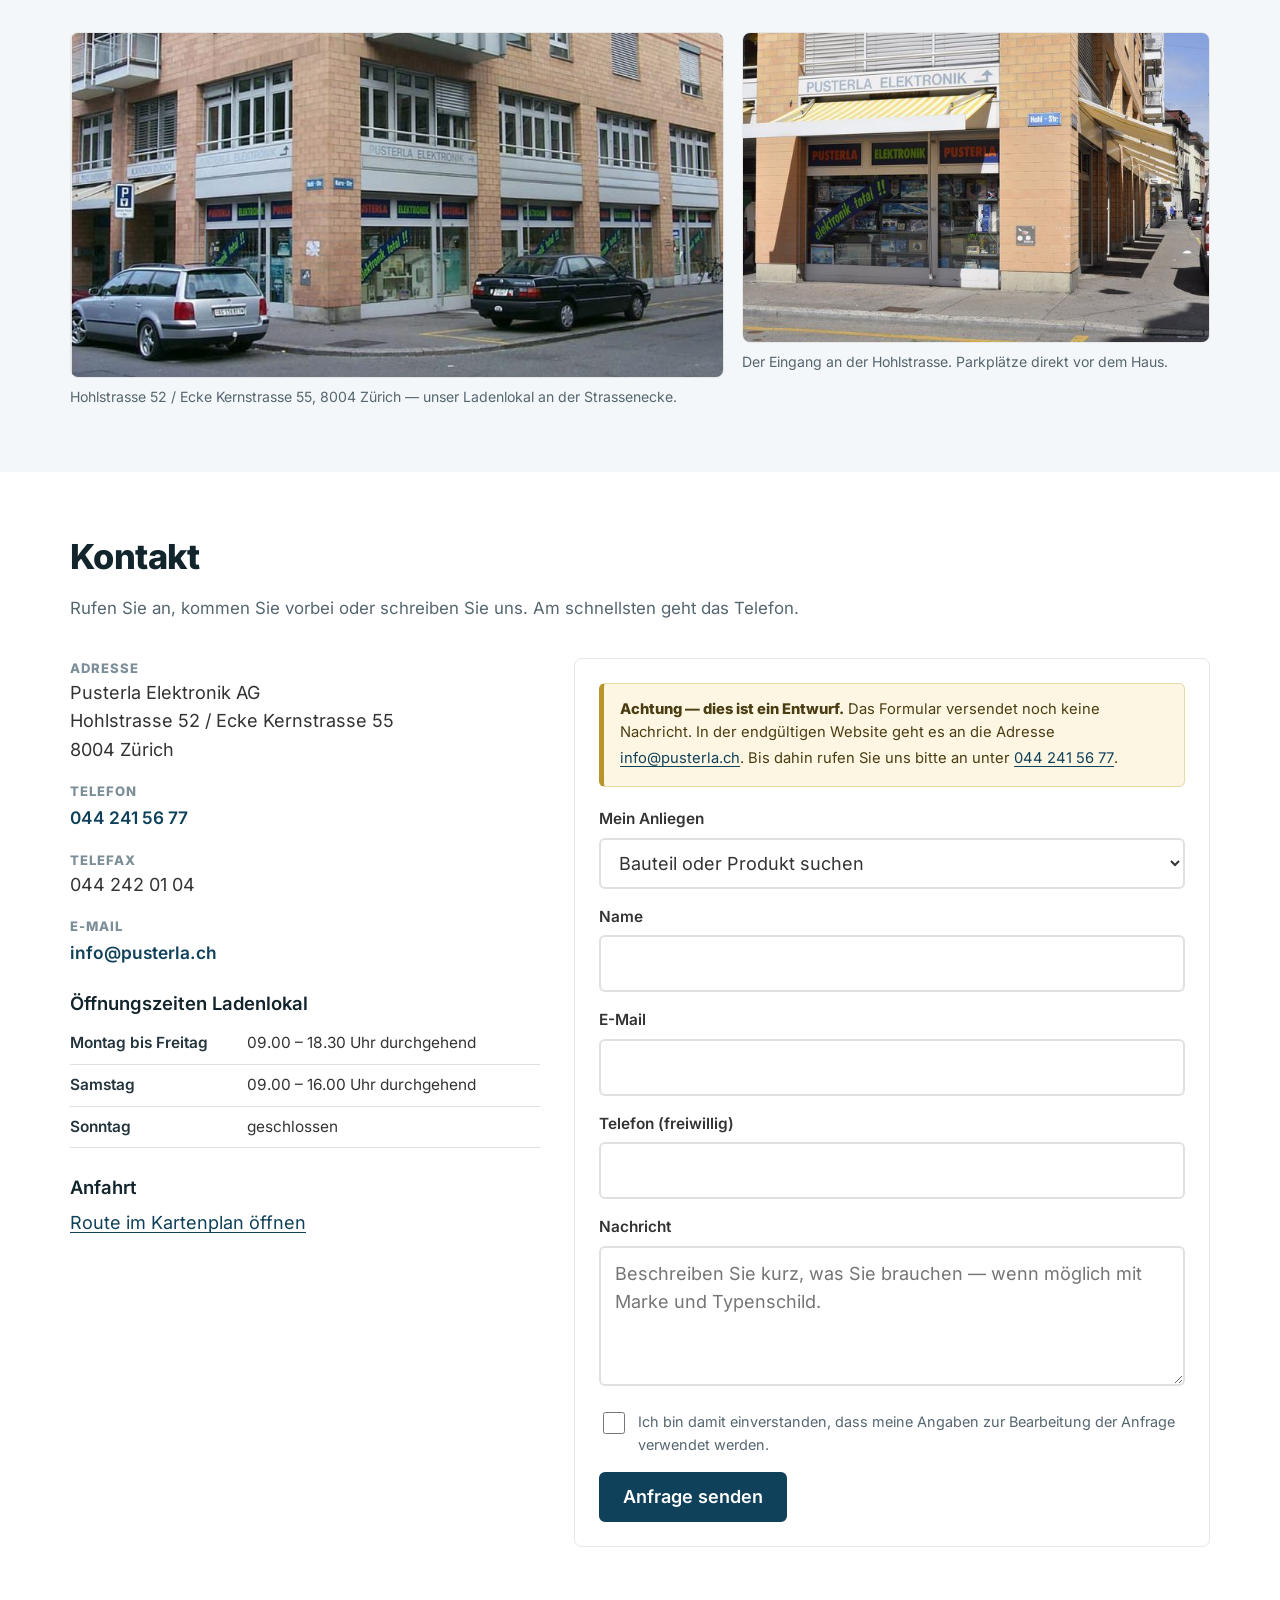
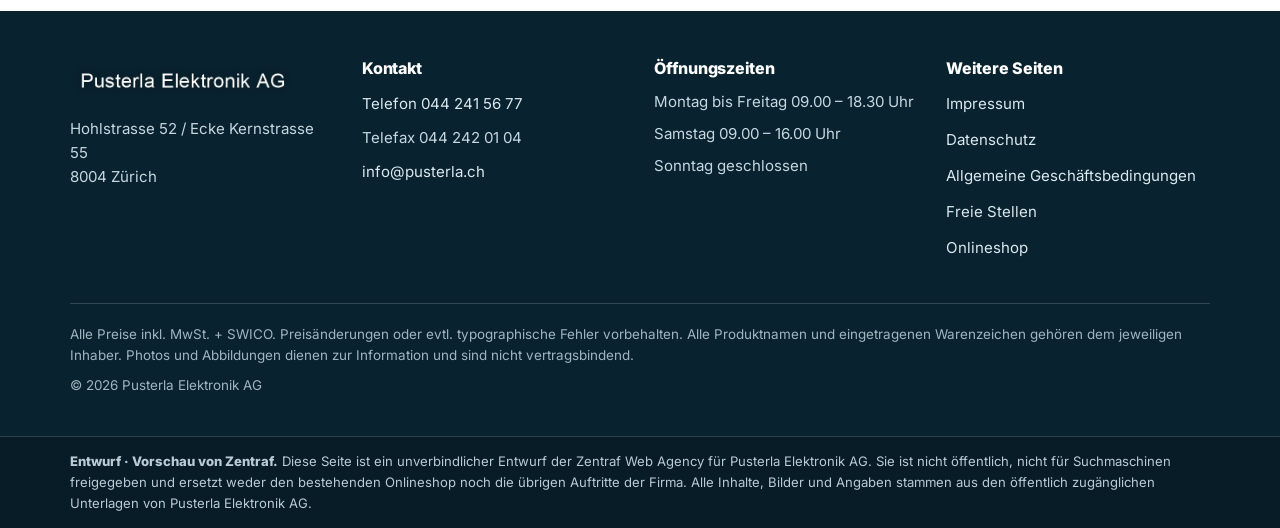
==== commit b891eee8: "Fotos del cliente: tope de ancho al tamano original, ninguna se estira" ====
--- a/index.html
+++ b/index.html
@@ -469,14 +469,14 @@
       </div>
 
       <div class="fotos-tienda">
-        <figure class="foto-marco revelar">
+        <figure class="foto-marco foto-marco--gross revelar">
           <img src="assets/fotos/ladenlokal-900.jpg" width="900" height="474" loading="lazy" decoding="async"
                alt="Ladenlokal von Pusterla Elektronik AG an der Ecke Hohlstrasse 52 / Kernstrasse 55 in Zürich">
           <figcaption>
             Hohlstrasse 52 / Ecke Kernstrasse 55, 8004 Zürich — unser Ladenlokal an der Strassenecke.
           </figcaption>
         </figure>
-        <figure class="foto-marco revelar">
+        <figure class="foto-marco foto-marco--klein revelar">
           <img src="assets/fotos/eingang-600.jpg" width="600" height="398" loading="lazy" decoding="async"
                alt="Eingang des Ladenlokals von Pusterla Elektronik AG, Hohl-Str. 52 in Zürich">
           <figcaption>Der Eingang an der Hohlstrasse. Parkplätze direkt vor dem Haus.</figcaption>
--- a/styles.css
+++ b/styles.css
@@ -107,6 +107,13 @@
   position: absolute; width: 1px; height: 1px; overflow: hidden;
   clip: rect(0 0 0 0); clip-path: inset(50%); white-space: nowrap;
 }
+/* Los campos que van dentro (la trampa anti-spam) no deben medir más que su
+   caja de 1 px: así no asoma nada fuera de la pantalla en el móvil. */
+.visualmente-oculto input,
+.visualmente-oculto label {
+  width: 1px; min-width: 0; height: 1px; min-height: 0;
+  margin: 0; padding: 0; border: 0;
+}
 
 /* ---------------------------------------------------------------- botones */
 .boton {
@@ -346,10 +353,15 @@
 }
 
 /* ---------------------------------------------------------------- fotos tienda */
-.fotos-tienda { display: grid; gap: 18px; grid-template-columns: minmax(0, 1.35fr) minmax(0, 1fr); align-items: start; }
+.fotos-tienda { display: grid; gap: 18px; grid-template-columns: minmax(0, 1.4fr) minmax(0, 1fr); align-items: start; }
 .foto-marco { margin: 0; }
 .foto-marco img { width: 100%; border-radius: var(--radio); border: 1px solid var(--borde); }
 .foto-marco figcaption { margin-top: 8px; font-size: .88rem; color: var(--texto-suave); }
+/* Las fotos del cliente NO se estiran: cada una se queda como máximo en el ancho
+   que tiene el archivo original. (ladenlokal_gross.jpg mide 927 px de ancho y
+   Pusterla-2.jpg mide 600 px.) */
+.foto-marco--gross img { max-width: 900px; }
+.foto-marco--klein img { max-width: 600px; }
 
 /* ---------------------------------------------------------------- contacto */
 .contacto__rejilla {
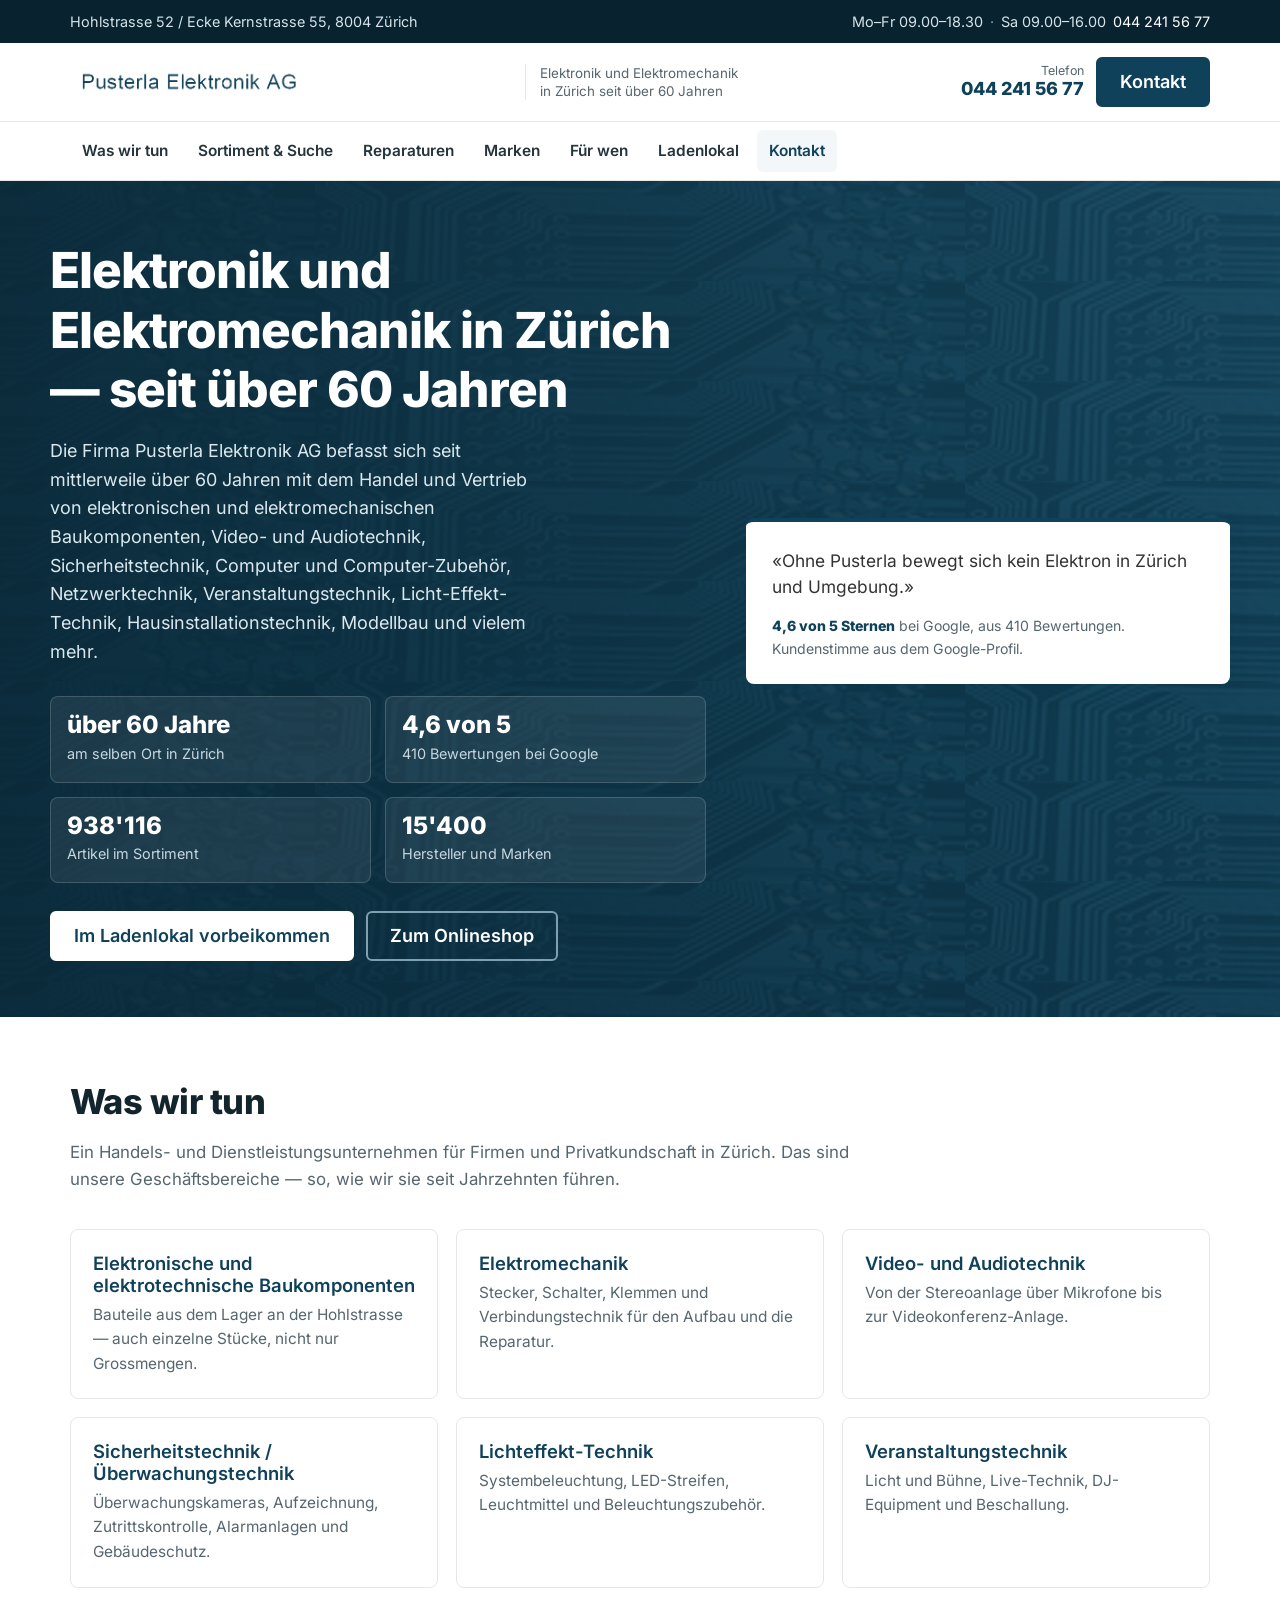
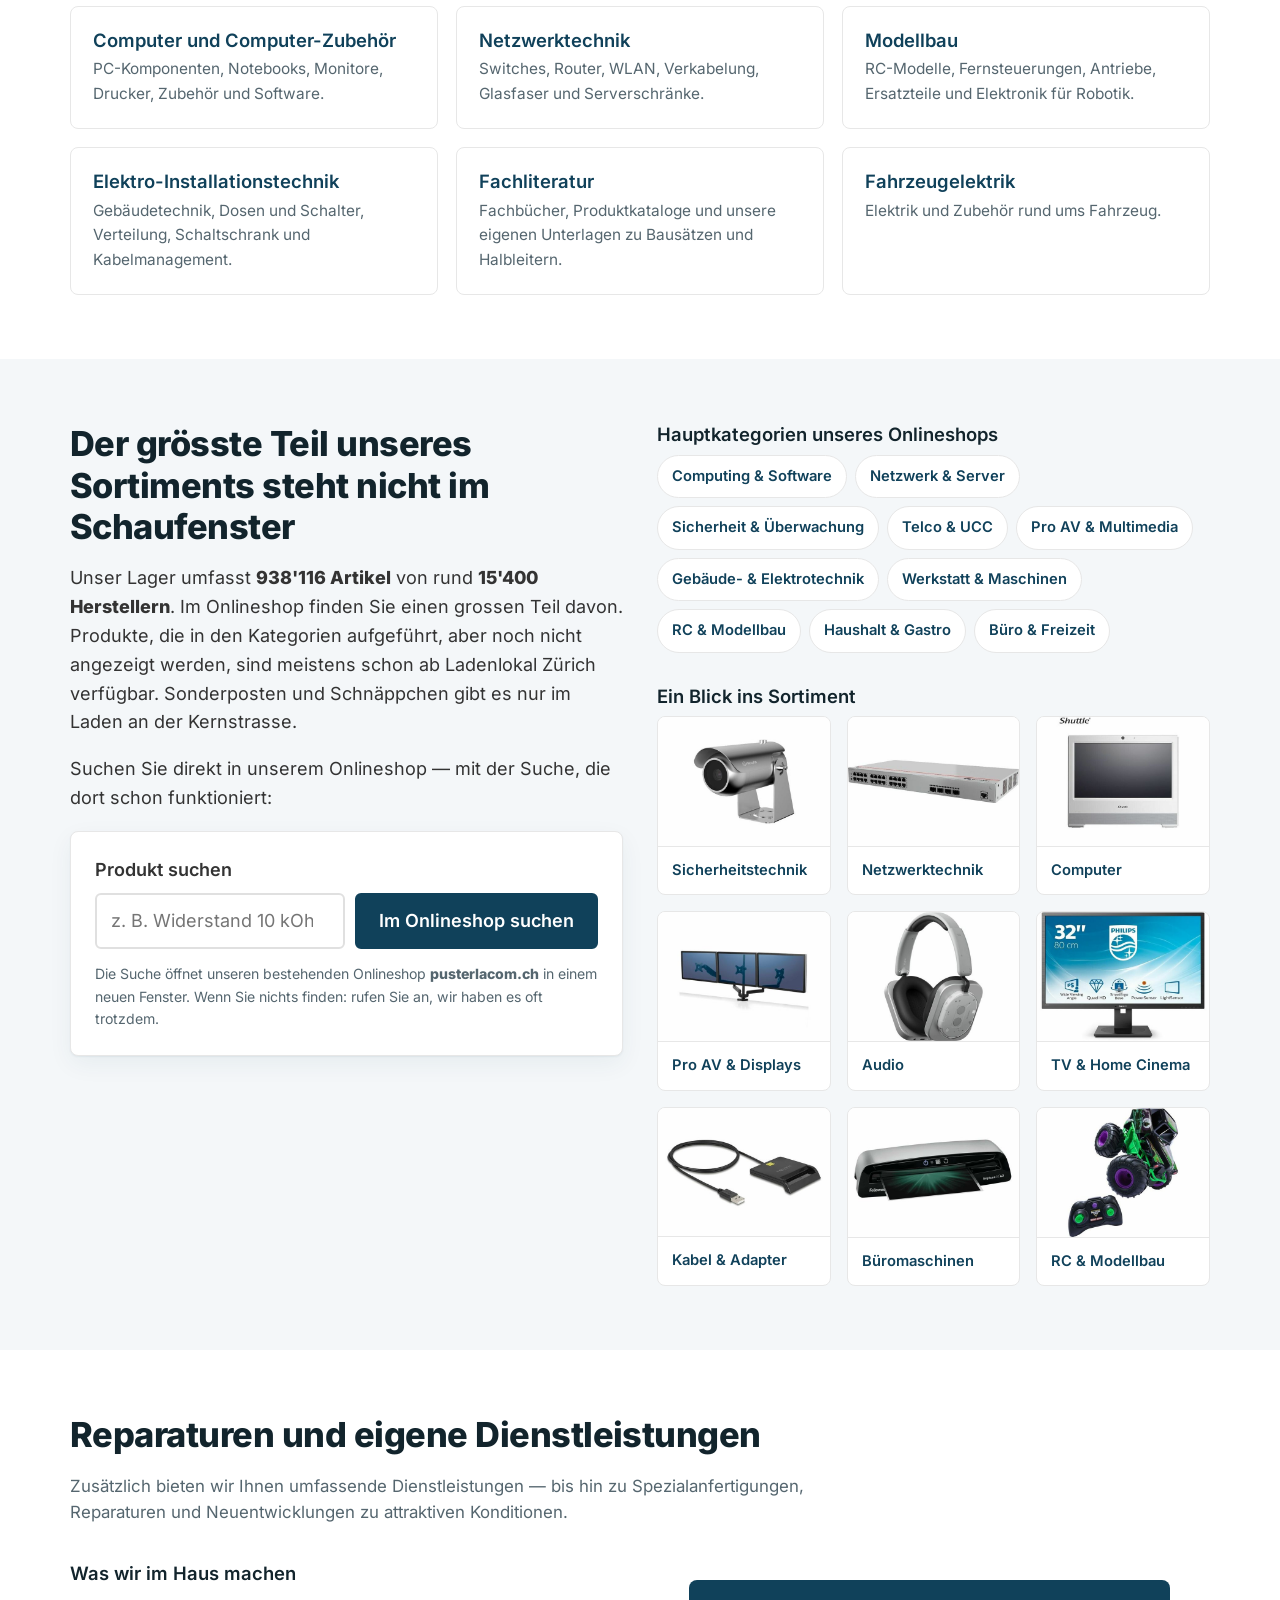
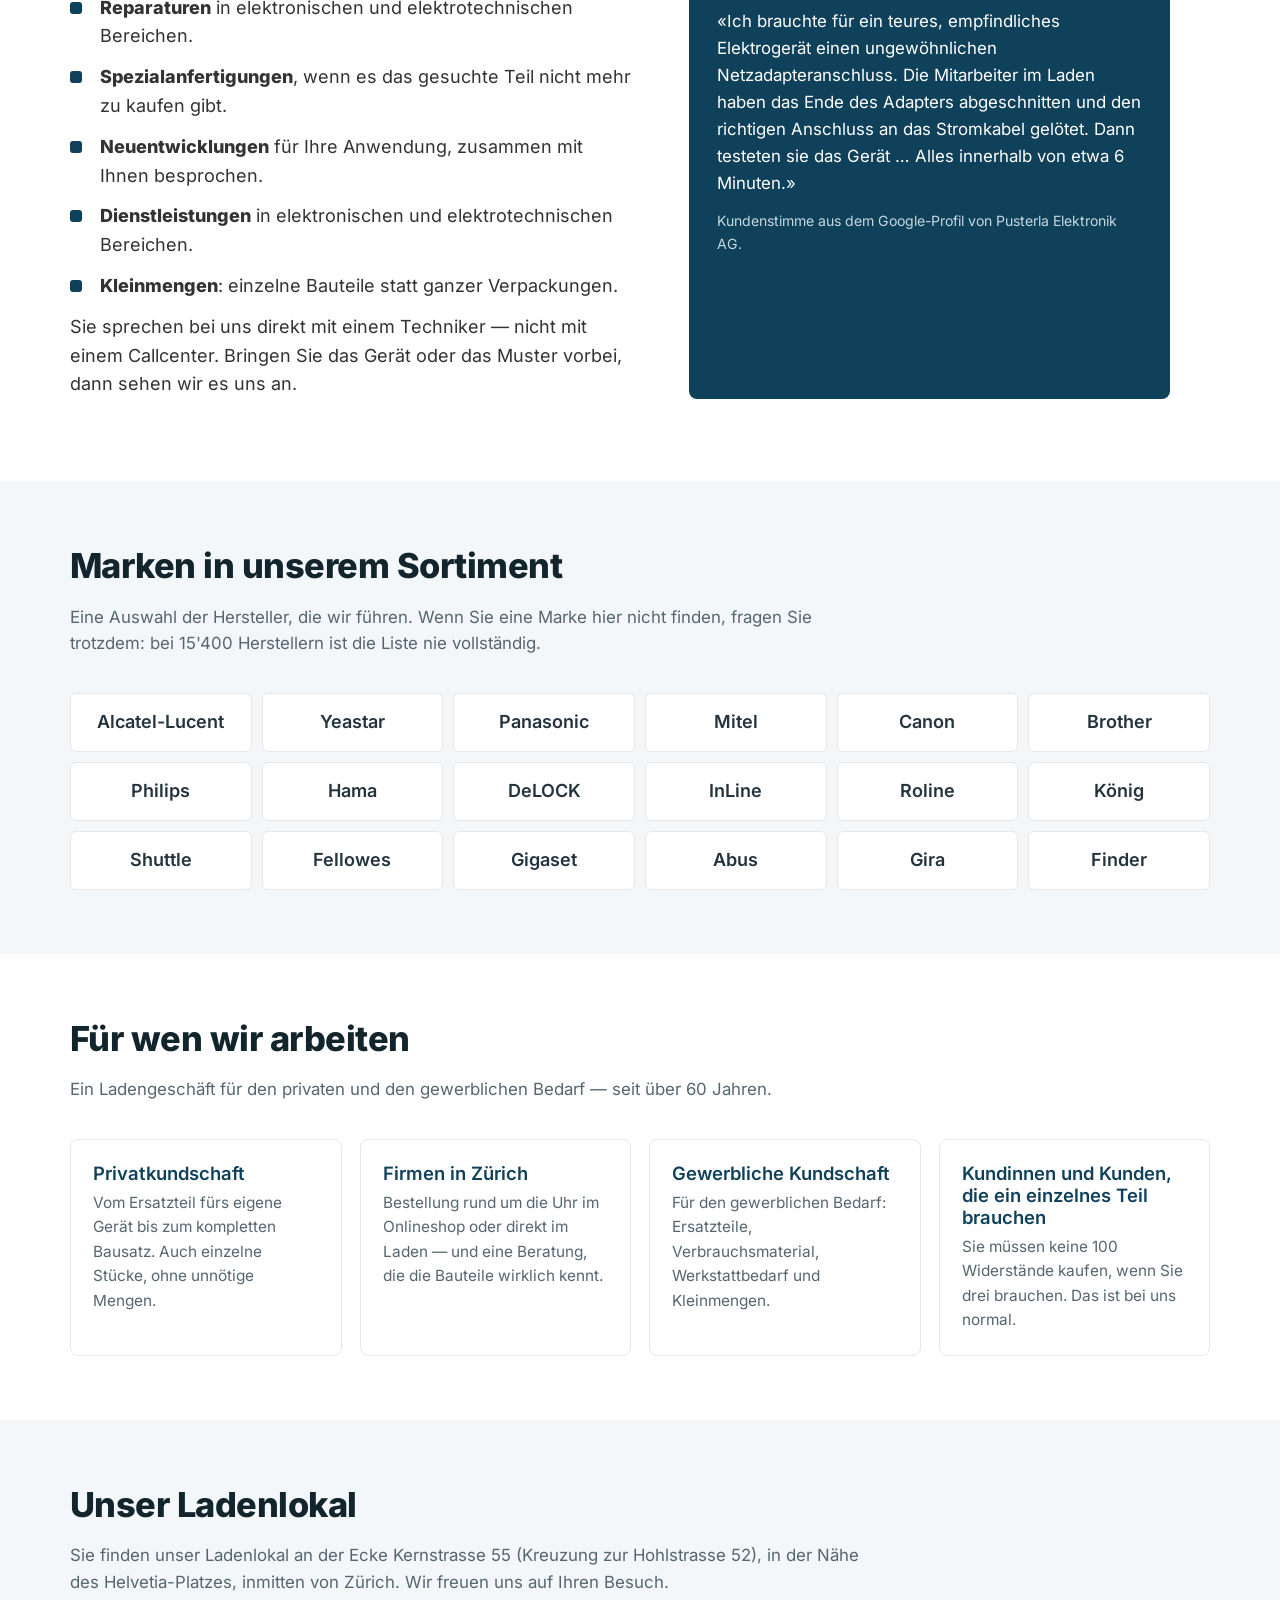
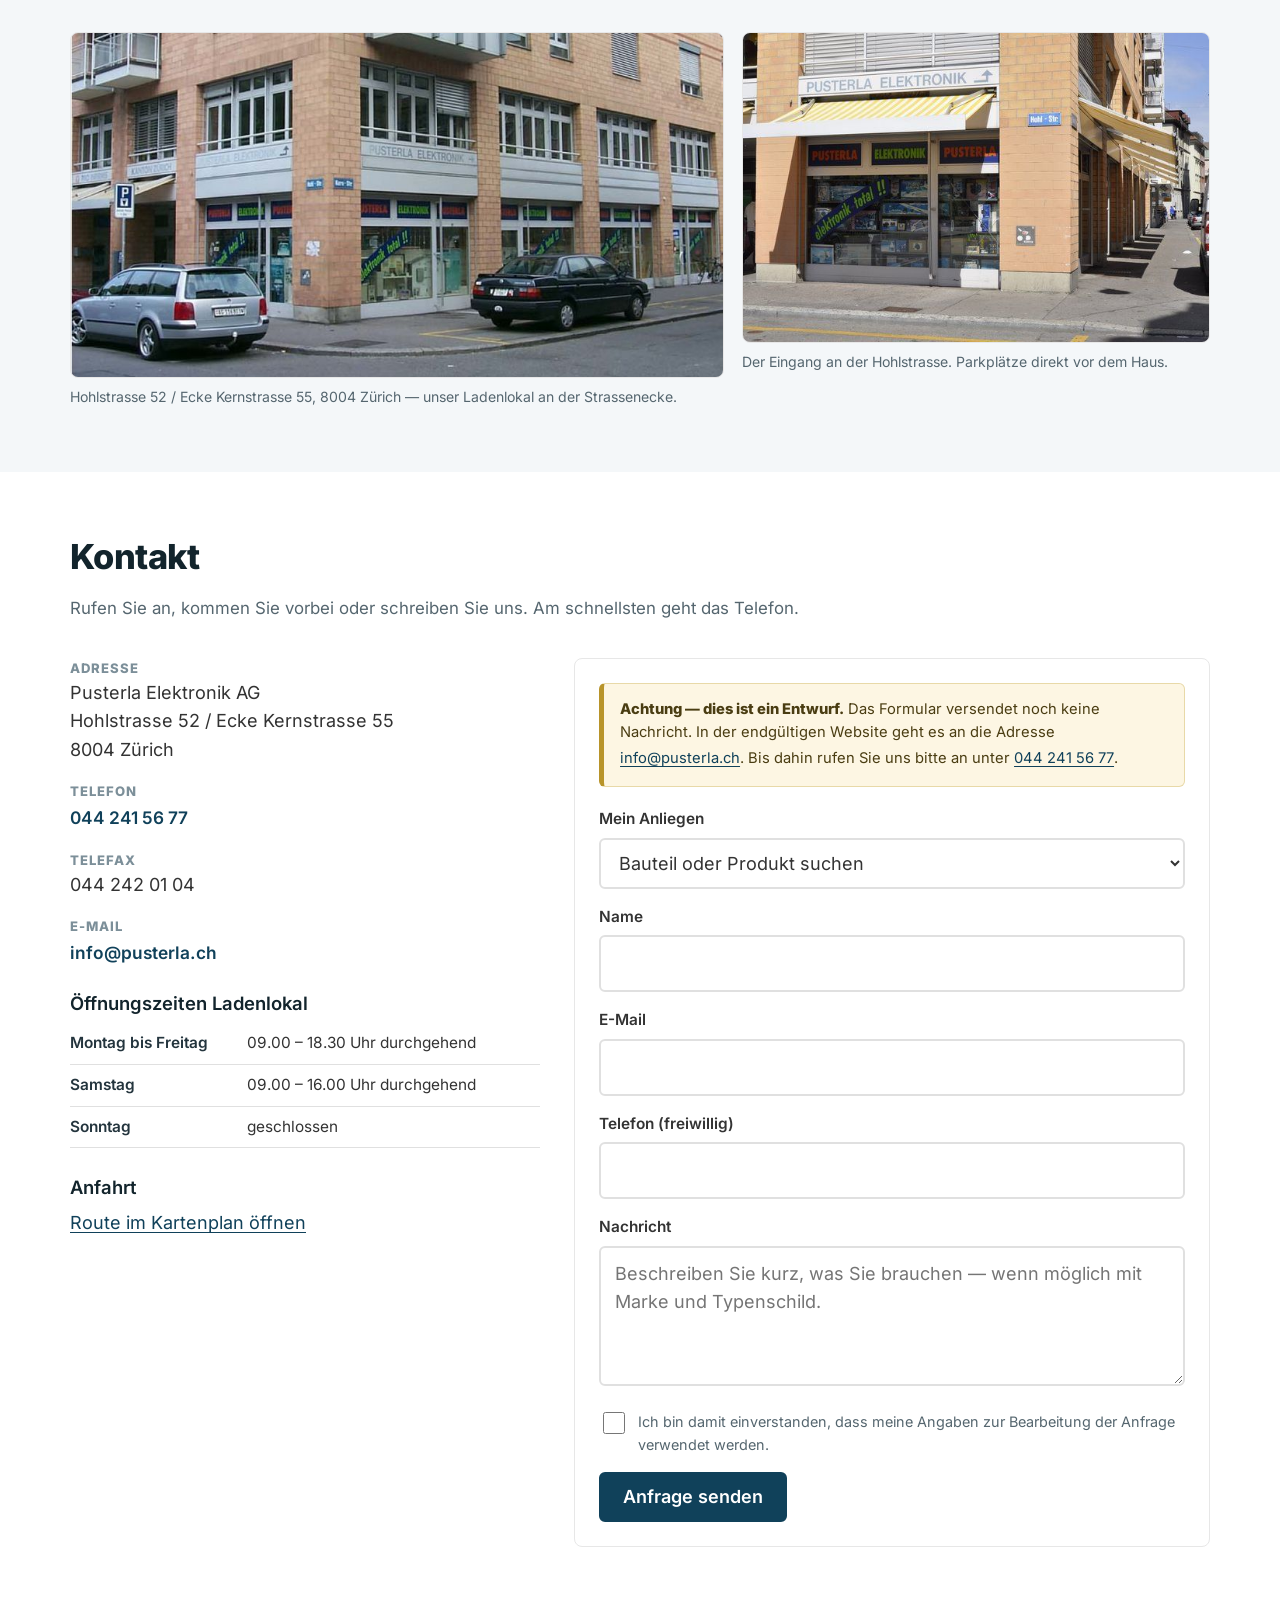
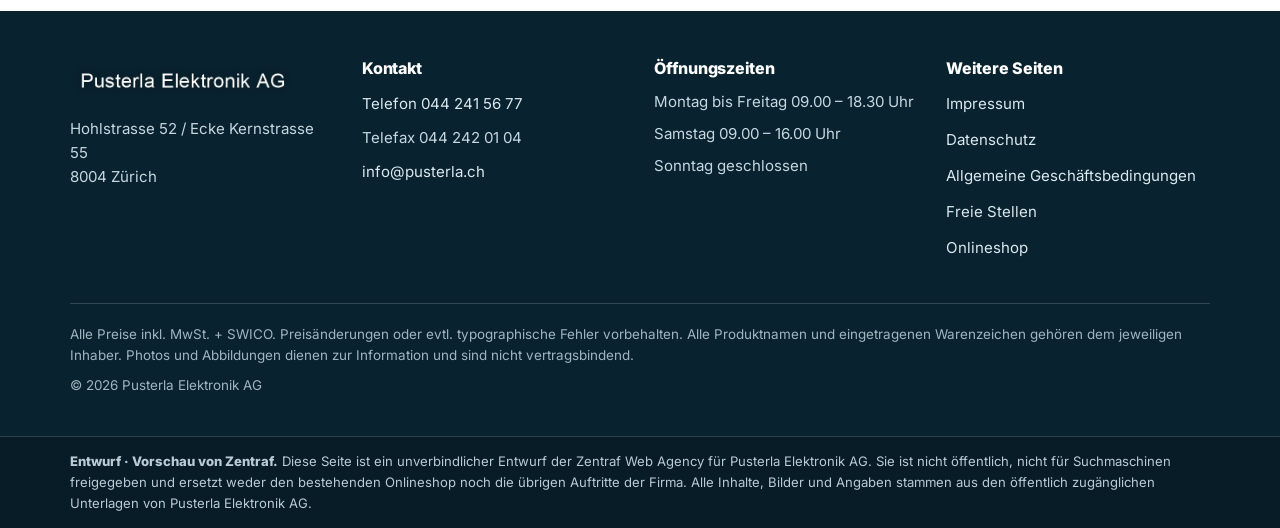
==== commit 94585901: "Imagenes mas ligeras: fotos de producto a 560 px, fotos de tienda a calidad 80" ====
--- a/index.html
+++ b/index.html
@@ -302,47 +302,47 @@
           <h3 style="margin-top:32px">Ein Blick ins Sortiment</h3>
           <div class="productos">
             <figure class="producto">
-              <img src="assets/produkte/ueberwachung.jpg" width="640" height="480" loading="lazy" decoding="async"
+              <img src="assets/produkte/ueberwachung.jpg" width="560" height="420" loading="lazy" decoding="async"
                    alt="Überwachungskamera aus dem Sortiment von Pusterla Elektronik">
               <figcaption>Sicherheitstechnik</figcaption>
             </figure>
             <figure class="producto">
-              <img src="assets/produkte/netzwerk.jpg" width="640" height="480" loading="lazy" decoding="async"
+              <img src="assets/produkte/netzwerk.jpg" width="560" height="420" loading="lazy" decoding="async"
                    alt="19-Zoll-Netzwerkgerät aus dem Sortiment von Pusterla Elektronik">
               <figcaption>Netzwerktechnik</figcaption>
             </figure>
             <figure class="producto">
-              <img src="assets/produkte/computer.jpg" width="640" height="480" loading="lazy" decoding="async"
+              <img src="assets/produkte/computer.jpg" width="560" height="420" loading="lazy" decoding="async"
                    alt="Computer mit Monitor aus dem Sortiment von Pusterla Elektronik">
               <figcaption>Computer</figcaption>
             </figure>
             <figure class="producto">
-              <img src="assets/produkte/displays.jpg" width="640" height="480" loading="lazy" decoding="async"
+              <img src="assets/produkte/displays.jpg" width="560" height="420" loading="lazy" decoding="async"
                    alt="Drei Displays an einer Wandhalterung aus dem Sortiment von Pusterla Elektronik">
               <figcaption>Pro AV &amp; Displays</figcaption>
             </figure>
             <figure class="producto">
-              <img src="assets/produkte/kopfhoerer.jpg" width="640" height="480" loading="lazy" decoding="async"
+              <img src="assets/produkte/kopfhoerer.jpg" width="560" height="420" loading="lazy" decoding="async"
                    alt="Kopfhörer aus dem Sortiment von Pusterla Elektronik">
               <figcaption>Audio</figcaption>
             </figure>
             <figure class="producto">
-              <img src="assets/produkte/tv.jpg" width="640" height="480" loading="lazy" decoding="async"
+              <img src="assets/produkte/tv.jpg" width="560" height="420" loading="lazy" decoding="async"
                    alt="Fernseher mit 32 Zoll Bilddiagonale aus dem Sortiment von Pusterla Elektronik">
               <figcaption>TV &amp; Home Cinema</figcaption>
             </figure>
             <figure class="producto">
-              <img src="assets/produkte/kabel.jpg" width="640" height="480" loading="lazy" decoding="async"
+              <img src="assets/produkte/kabel.jpg" width="560" height="420" loading="lazy" decoding="async"
                    alt="Kabel mit USB-Adapter aus dem Sortiment von Pusterla Elektronik">
               <figcaption>Kabel &amp; Adapter</figcaption>
             </figure>
             <figure class="producto">
-              <img src="assets/produkte/bueromaschinen.jpg" width="640" height="480" loading="lazy" decoding="async"
+              <img src="assets/produkte/bueromaschinen.jpg" width="560" height="420" loading="lazy" decoding="async"
                    alt="Laminiergerät aus dem Sortiment von Pusterla Elektronik">
               <figcaption>Büromaschinen</figcaption>
             </figure>
             <figure class="producto">
-              <img src="assets/produkte/modellbau.jpg" width="640" height="480" loading="lazy" decoding="async"
+              <img src="assets/produkte/modellbau.jpg" width="560" height="420" loading="lazy" decoding="async"
                    alt="RC-Modellfahrzeug mit Funkfernsteuerung aus dem Sortiment von Pusterla Elektronik">
               <figcaption>RC &amp; Modellbau</figcaption>
             </figure>
